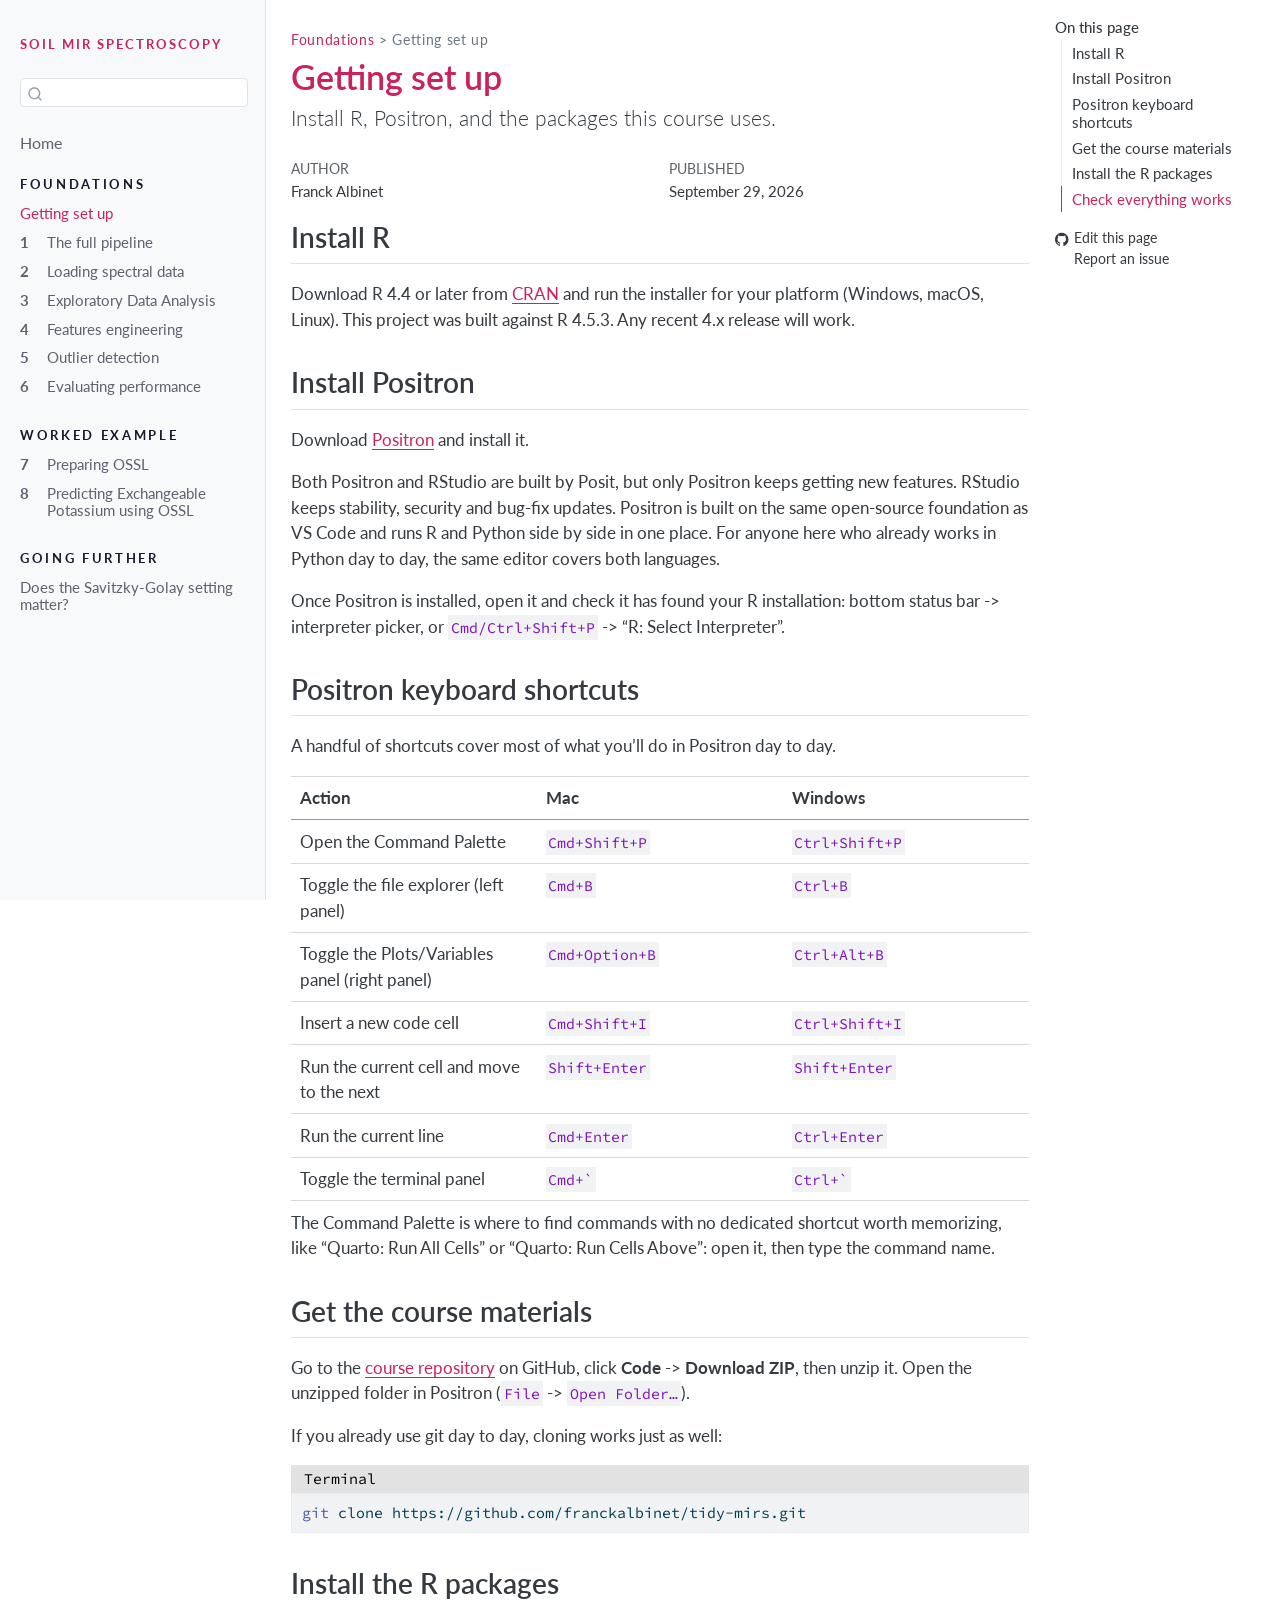
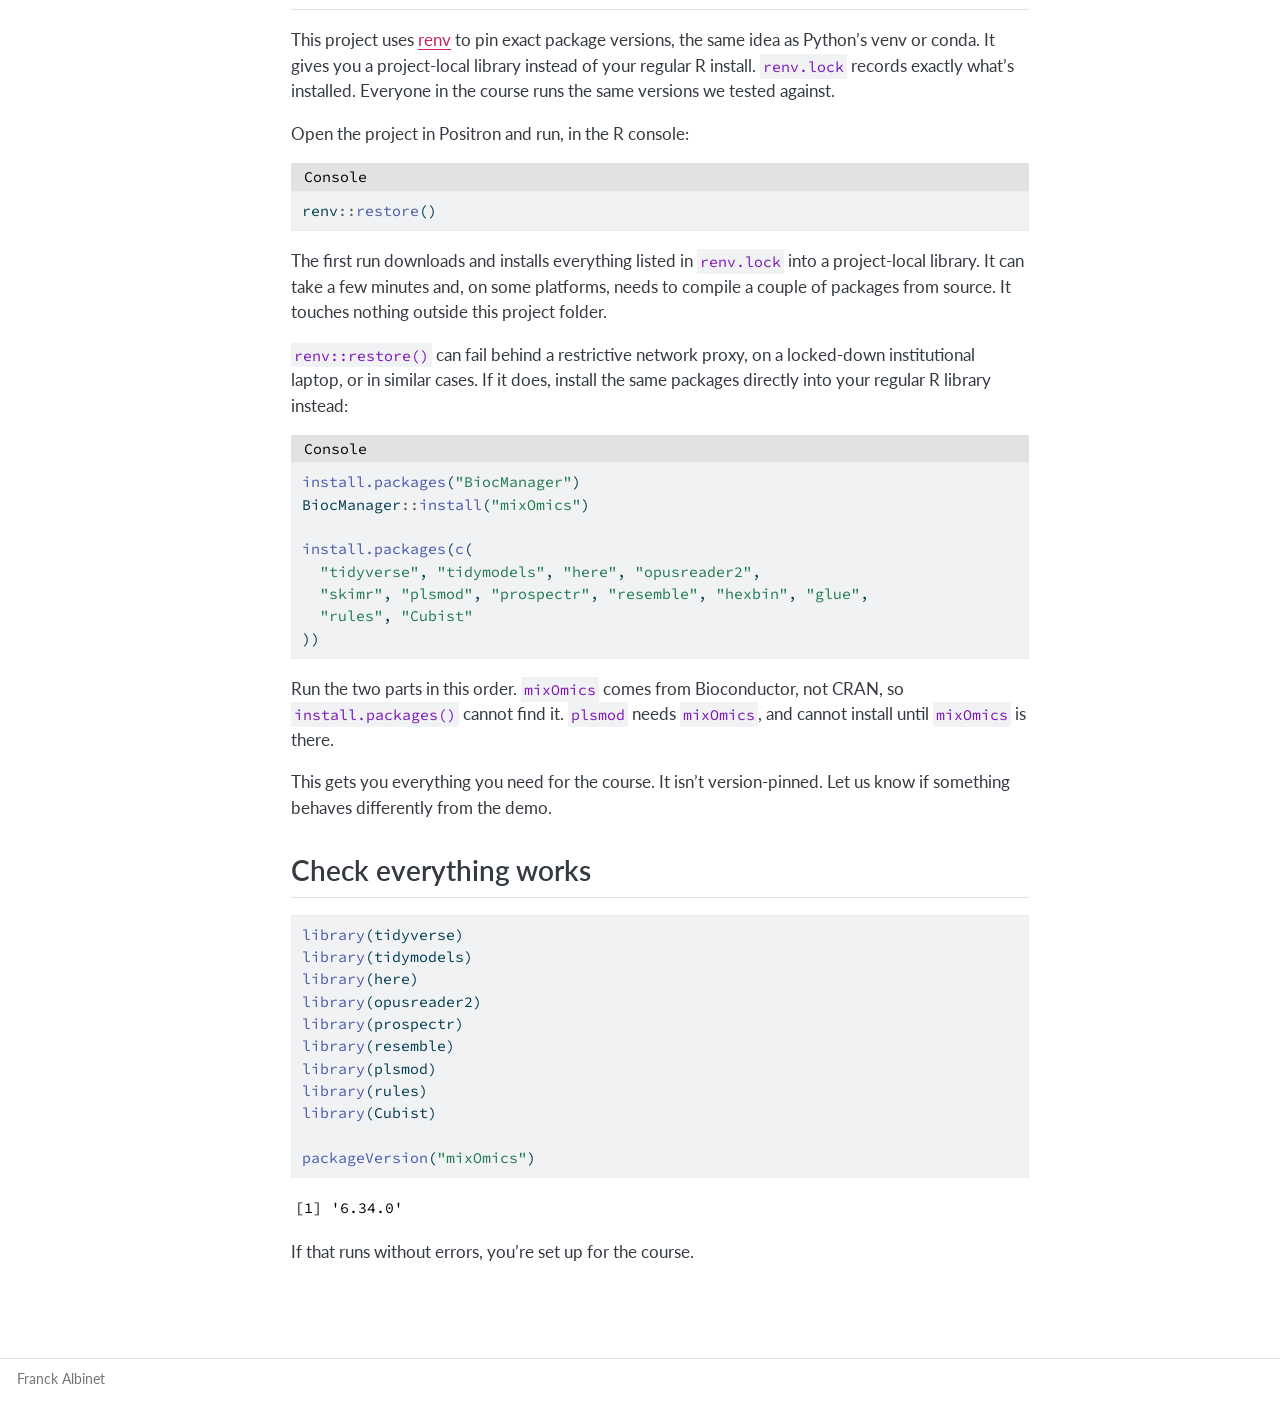
==== 0-getting-setup.html @ 2baff73b "Built site for gh-pages" ====
<!DOCTYPE html>
<html xmlns="http://www.w3.org/1999/xhtml" lang="en" xml:lang="en"><head>

<meta charset="utf-8">
<meta name="generator" content="quarto-1.9.37">

<meta name="viewport" content="width=device-width, initial-scale=1.0, user-scalable=yes">

<meta name="author" content="Franck Albinet">
<meta name="dcterms.date" content="2026-09-29">

<title>Getting set up – Soil mid-infrared spectroscopy with tidymodels</title>
<style>
/* Default styles provided by pandoc.
** See https://pandoc.org/MANUAL.html#variables-for-html for config info.
*/
code{white-space: pre-wrap;}
span.smallcaps{font-variant: small-caps;}
div.columns{display: flex; gap: min(4vw, 1.5em);}
div.column{flex: auto; overflow-x: auto;}
div.hanging-indent{margin-left: 1.5em; text-indent: -1.5em;}
ul.task-list{list-style: none;}
ul.task-list li input[type="checkbox"] {
  width: 0.8em;
  margin: 0 0.8em 0.2em -1em; /* quarto-specific, see https://github.com/quarto-dev/quarto-cli/issues/4556 */ 
  vertical-align: middle;
}
/* CSS for syntax highlighting */
html { -webkit-text-size-adjust: 100%; }
pre > code.sourceCode { white-space: pre; position: relative; }
pre > code.sourceCode > span { display: inline-block; line-height: 1.25; }
pre > code.sourceCode > span:empty { height: 1.2em; }
.sourceCode { overflow: visible; }
code.sourceCode > span { color: inherit; text-decoration: inherit; }
div.sourceCode { margin: 1em 0; }
pre.sourceCode { margin: 0; }
@media screen {
div.sourceCode { overflow: auto; }
}
@media print {
pre > code.sourceCode { white-space: pre-wrap; }
pre > code.sourceCode > span { text-indent: -5em; padding-left: 5em; }
}
pre.numberSource code
  { counter-reset: source-line 0; }
pre.numberSource code > span
  { position: relative; left: -4em; counter-increment: source-line; }
pre.numberSource code > span > a:first-child::before
  { content: counter(source-line);
    position: relative; left: -1em; text-align: right; vertical-align: baseline;
    border: none; display: inline-block;
    -webkit-touch-callout: none; -webkit-user-select: none;
    -khtml-user-select: none; -moz-user-select: none;
    -ms-user-select: none; user-select: none;
    padding: 0 4px; width: 4em;
  }
pre.numberSource { margin-left: 3em;  padding-left: 4px; }
div.sourceCode
  {   }
@media screen {
pre > code.sourceCode > span > a:first-child::before { text-decoration: underline; }
}
</style>


<script src="site_libs/quarto-nav/quarto-nav.js"></script>
<script src="site_libs/quarto-nav/headroom.min.js"></script>
<script src="site_libs/clipboard/clipboard.min.js"></script>
<script src="site_libs/quarto-search/autocomplete.umd.js"></script>
<script src="site_libs/quarto-search/fuse.min.js"></script>
<script src="site_libs/quarto-search/quarto-search.js"></script>
<meta name="quarto:offset" content="./">
<script src="site_libs/quarto-html/quarto.js" type="module"></script>
<script src="site_libs/quarto-html/tabsets/tabsets.js" type="module"></script>
<script src="site_libs/quarto-html/popper.min.js"></script>
<script src="site_libs/quarto-html/tippy.umd.min.js"></script>
<script src="site_libs/quarto-html/anchor.min.js"></script>
<link href="site_libs/quarto-html/tippy.css" rel="stylesheet">
<link href="site_libs/quarto-html/quarto-syntax-highlighting-a9c94084e156453ce75ecc8ff7b2041c.css" rel="stylesheet" id="quarto-text-highlighting-styles">
<script src="site_libs/bootstrap/bootstrap.min.js"></script>
<link href="site_libs/bootstrap/bootstrap-icons.css" rel="stylesheet">
<link href="site_libs/bootstrap/bootstrap-4c708733c4bd93f9cc044033404bda8f.min.css" rel="stylesheet" append-hash="true" id="quarto-bootstrap" data-mode="light">
<script id="quarto-search-options" type="application/json">{
  "location": "sidebar",
  "copy-button": false,
  "collapse-after": 3,
  "panel-placement": "start",
  "type": "textbox",
  "limit": 50,
  "keyboard-shortcut": [
    "f",
    "/",
    "s"
  ],
  "show-item-context": false,
  "language": {
    "search-no-results-text": "No results",
    "search-matching-documents-text": "matching documents",
    "search-copy-link-title": "Copy link to search",
    "search-hide-matches-text": "Hide additional matches",
    "search-more-match-text": "more match in this document",
    "search-more-matches-text": "more matches in this document",
    "search-clear-button-title": "Clear",
    "search-text-placeholder": "",
    "search-detached-cancel-button-title": "Cancel",
    "search-submit-button-title": "Submit",
    "search-label": "Search"
  }
}</script>
<link rel="preconnect" href="https://fonts.googleapis.com">
<link rel="preconnect" href="https://fonts.gstatic.com" crossorigin="">
<link href="https://fonts.googleapis.com/css2?family=Lato:ital,wght@0,300;0,400;0,700;0,900;1,400&amp;family=Source+Code+Pro&amp;display=swap" rel="stylesheet">


</head>

<body class="nav-sidebar docked quarto-light">

<div id="quarto-search-results"></div>
  <header id="quarto-header" class="headroom fixed-top">
  <nav class="quarto-secondary-nav">
    <div class="container-fluid d-flex">
      <button type="button" class="quarto-btn-toggle btn" data-bs-toggle="collapse" role="button" data-bs-target=".quarto-sidebar-collapse-item" aria-controls="quarto-sidebar" aria-expanded="false" aria-label="Toggle sidebar navigation" onclick="if (window.quartoToggleHeadroom) { window.quartoToggleHeadroom(); }">
        <i class="bi bi-layout-text-sidebar-reverse"></i>
      </button>
        <nav class="quarto-page-breadcrumbs" aria-label="breadcrumb"><ol class="breadcrumb"><li class="breadcrumb-item"><a href="./0-getting-setup.html">Foundations</a></li><li class="breadcrumb-item"><a href="./0-getting-setup.html">Getting set up</a></li></ol></nav>
        <a class="flex-grow-1" role="navigation" data-bs-toggle="collapse" data-bs-target=".quarto-sidebar-collapse-item" aria-controls="quarto-sidebar" aria-expanded="false" aria-label="Toggle sidebar navigation" onclick="if (window.quartoToggleHeadroom) { window.quartoToggleHeadroom(); }">      
        </a>
      <button type="button" class="btn quarto-search-button" aria-label="Search" onclick="window.quartoOpenSearch();">
        <i class="bi bi-search"></i>
      </button>
    </div>
  </nav>
</header>
<!-- content -->
<div id="quarto-content" class="quarto-container page-columns page-rows-contents page-layout-article">
<!-- sidebar -->
  <nav id="quarto-sidebar" class="sidebar collapse collapse-horizontal quarto-sidebar-collapse-item sidebar-navigation docked overflow-auto">
    <div class="pt-lg-2 mt-2 text-left sidebar-header">
    <div class="sidebar-title mb-0 py-0">
      <a href="./">SOIl MIR SPECTROSCOPY</a> 
    </div>
      </div>
        <div class="mt-2 flex-shrink-0 align-items-center">
        <div class="sidebar-search">
        <div id="quarto-search" class="" title="Search"></div>
        </div>
        </div>
    <div class="sidebar-menu-container"> 
    <ul class="list-unstyled mt-1">
        <li class="sidebar-item">
  <div class="sidebar-item-container"> 
  <a href="./index.html" class="sidebar-item-text sidebar-link">
 <span class="menu-text">Home</span></a>
  </div>
</li>
        <li class="sidebar-item sidebar-item-section">
      <div class="sidebar-item-container"> 
            <a class="sidebar-item-text sidebar-link text-start" data-bs-toggle="collapse" data-bs-target="#quarto-sidebar-section-1" role="navigation" aria-expanded="true">
 <span class="menu-text">Foundations</span></a>
          <a class="sidebar-item-toggle text-start" data-bs-toggle="collapse" data-bs-target="#quarto-sidebar-section-1" role="navigation" aria-expanded="true" aria-label="Toggle section">
            <i class="bi bi-chevron-right ms-2"></i>
          </a> 
      </div>
      <ul id="quarto-sidebar-section-1" class="collapse list-unstyled sidebar-section depth1 show">  
          <li class="sidebar-item">
  <div class="sidebar-item-container"> 
  <a href="./0-getting-setup.html" class="sidebar-item-text sidebar-link active">
 <span class="menu-text">Getting set up</span></a>
  </div>
</li>
          <li class="sidebar-item">
  <div class="sidebar-item-container"> 
  <a href="./1-full-pipeline.html" class="sidebar-item-text sidebar-link">
 <span class="menu-text">The full pipeline</span></a>
  </div>
</li>
          <li class="sidebar-item">
  <div class="sidebar-item-container"> 
  <a href="./2-loading-data.html" class="sidebar-item-text sidebar-link">
 <span class="menu-text">Loading spectral data</span></a>
  </div>
</li>
          <li class="sidebar-item">
  <div class="sidebar-item-container"> 
  <a href="./3-eda.html" class="sidebar-item-text sidebar-link">
 <span class="menu-text">Exploratory Data Analysis</span></a>
  </div>
</li>
          <li class="sidebar-item">
  <div class="sidebar-item-container"> 
  <a href="./4-feature-engineering.html" class="sidebar-item-text sidebar-link">
 <span class="menu-text">Features engineering</span></a>
  </div>
</li>
          <li class="sidebar-item">
  <div class="sidebar-item-container"> 
  <a href="./5-outlier-detection.html" class="sidebar-item-text sidebar-link">
 <span class="menu-text">Outlier detection</span></a>
  </div>
</li>
          <li class="sidebar-item">
  <div class="sidebar-item-container"> 
  <a href="./6-evaluating-performance.html" class="sidebar-item-text sidebar-link">
 <span class="menu-text">Evaluating performance</span></a>
  </div>
</li>
      </ul>
  </li>
        <li class="sidebar-item sidebar-item-section">
      <div class="sidebar-item-container"> 
            <a class="sidebar-item-text sidebar-link text-start" data-bs-toggle="collapse" data-bs-target="#quarto-sidebar-section-2" role="navigation" aria-expanded="true">
 <span class="menu-text">Worked example</span></a>
          <a class="sidebar-item-toggle text-start" data-bs-toggle="collapse" data-bs-target="#quarto-sidebar-section-2" role="navigation" aria-expanded="true" aria-label="Toggle section">
            <i class="bi bi-chevron-right ms-2"></i>
          </a> 
      </div>
      <ul id="quarto-sidebar-section-2" class="collapse list-unstyled sidebar-section depth1 show">  
          <li class="sidebar-item">
  <div class="sidebar-item-container"> 
  <a href="./7-preparing-ossl.html" class="sidebar-item-text sidebar-link">
 <span class="menu-text">Preparing OSSL</span></a>
  </div>
</li>
          <li class="sidebar-item">
  <div class="sidebar-item-container"> 
  <a href="./8-kex-ossl-pipeline.html" class="sidebar-item-text sidebar-link">
 <span class="menu-text">Predicting Exchangeable Potassium using OSSL</span></a>
  </div>
</li>
      </ul>
  </li>
        <li class="sidebar-item sidebar-item-section">
      <div class="sidebar-item-container"> 
            <a class="sidebar-item-text sidebar-link text-start" data-bs-toggle="collapse" data-bs-target="#quarto-sidebar-section-3" role="navigation" aria-expanded="true">
 <span class="menu-text">Going further</span></a>
          <a class="sidebar-item-toggle text-start" data-bs-toggle="collapse" data-bs-target="#quarto-sidebar-section-3" role="navigation" aria-expanded="true" aria-label="Toggle section">
            <i class="bi bi-chevron-right ms-2"></i>
          </a> 
      </div>
      <ul id="quarto-sidebar-section-3" class="collapse list-unstyled sidebar-section depth1 show">  
          <li class="sidebar-item">
  <div class="sidebar-item-container"> 
  <a href="./howto/tuning-savitzky-golay.html" class="sidebar-item-text sidebar-link">
 <span class="menu-text">Does the Savitzky-Golay setting matter?</span></a>
  </div>
</li>
      </ul>
  </li>
    </ul>
    </div>
</nav>
<div id="quarto-sidebar-glass" class="quarto-sidebar-collapse-item" data-bs-toggle="collapse" data-bs-target=".quarto-sidebar-collapse-item"></div>
<!-- margin-sidebar -->
    <div id="quarto-margin-sidebar" class="sidebar margin-sidebar">
        <nav id="TOC" role="doc-toc" class="toc-active">
    <h2 id="toc-title">On this page</h2>
   
  <ul>
  <li><a href="#install-r" id="toc-install-r" class="nav-link active" data-scroll-target="#install-r">Install R</a></li>
  <li><a href="#install-positron" id="toc-install-positron" class="nav-link" data-scroll-target="#install-positron">Install Positron</a></li>
  <li><a href="#positron-keyboard-shortcuts" id="toc-positron-keyboard-shortcuts" class="nav-link" data-scroll-target="#positron-keyboard-shortcuts">Positron keyboard shortcuts</a></li>
  <li><a href="#get-the-course-materials" id="toc-get-the-course-materials" class="nav-link" data-scroll-target="#get-the-course-materials">Get the course materials</a></li>
  <li><a href="#install-the-r-packages" id="toc-install-the-r-packages" class="nav-link" data-scroll-target="#install-the-r-packages">Install the R packages</a></li>
  <li><a href="#check-everything-works" id="toc-check-everything-works" class="nav-link" data-scroll-target="#check-everything-works">Check everything works</a></li>
  </ul>
<div class="toc-actions"><ul><li><a href="https://github.com/franckalbinet/tidy-mirs/edit/main/0-getting-setup.qmd" class="toc-action"><i class="bi bi-github"></i>Edit this page</a></li><li><a href="https://github.com/franckalbinet/tidy-mirs/issues/new" class="toc-action"><i class="bi empty"></i>Report an issue</a></li></ul></div></nav>
    </div>
<!-- main -->
<main class="content" id="quarto-document-content">

<header id="title-block-header" class="quarto-title-block default"><nav class="quarto-page-breadcrumbs quarto-title-breadcrumbs d-none d-lg-block" aria-label="breadcrumb"><ol class="breadcrumb"><li class="breadcrumb-item"><a href="./0-getting-setup.html">Foundations</a></li><li class="breadcrumb-item"><a href="./0-getting-setup.html">Getting set up</a></li></ol></nav>
<div class="quarto-title">
<h1 class="title">Getting set up</h1>
<p class="subtitle lead">Install R, Positron, and the packages this course uses.</p>
</div>



<div class="quarto-title-meta">

    <div>
    <div class="quarto-title-meta-heading">Author</div>
    <div class="quarto-title-meta-contents">
             <p>Franck Albinet </p>
          </div>
  </div>
    
    <div>
    <div class="quarto-title-meta-heading">Published</div>
    <div class="quarto-title-meta-contents">
      <p class="date">September 29, 2026</p>
    </div>
  </div>
  
    
  </div>
  


</header>


<section id="install-r" class="level2">
<h2 class="anchored" data-anchor-id="install-r">Install R</h2>
<p>Download R 4.4 or later from <a href="https://cloud.r-project.org">CRAN</a> and run the installer for your platform (Windows, macOS, Linux). This project was built against R 4.5.3. Any recent 4.x release will work.</p>
</section>
<section id="install-positron" class="level2">
<h2 class="anchored" data-anchor-id="install-positron">Install Positron</h2>
<p>Download <a href="https://positron.posit.co">Positron</a> and install it.</p>
<p>Both Positron and RStudio are built by Posit, but only Positron keeps getting new features. RStudio keeps stability, security and bug-fix updates. Positron is built on the same open-source foundation as VS Code and runs R and Python side by side in one place. For anyone here who already works in Python day to day, the same editor covers both languages.</p>
<p>Once Positron is installed, open it and check it has found your R installation: bottom status bar -&gt; interpreter picker, or <code>Cmd/Ctrl+Shift+P</code> -&gt; “R: Select Interpreter”.</p>
</section>
<section id="positron-keyboard-shortcuts" class="level2">
<h2 class="anchored" data-anchor-id="positron-keyboard-shortcuts">Positron keyboard shortcuts</h2>
<p>A handful of shortcuts cover most of what you’ll do in Positron day to day.</p>
<table class="caption-top table">
<colgroup>
<col style="width: 33%">
<col style="width: 33%">
<col style="width: 33%">
</colgroup>
<thead>
<tr class="header">
<th>Action</th>
<th>Mac</th>
<th>Windows</th>
</tr>
</thead>
<tbody>
<tr class="odd">
<td>Open the Command Palette</td>
<td><code>Cmd+Shift+P</code></td>
<td><code>Ctrl+Shift+P</code></td>
</tr>
<tr class="even">
<td>Toggle the file explorer (left panel)</td>
<td><code>Cmd+B</code></td>
<td><code>Ctrl+B</code></td>
</tr>
<tr class="odd">
<td>Toggle the Plots/Variables panel (right panel)</td>
<td><code>Cmd+Option+B</code></td>
<td><code>Ctrl+Alt+B</code></td>
</tr>
<tr class="even">
<td>Insert a new code cell</td>
<td><code>Cmd+Shift+I</code></td>
<td><code>Ctrl+Shift+I</code></td>
</tr>
<tr class="odd">
<td>Run the current cell and move to the next</td>
<td><code>Shift+Enter</code></td>
<td><code>Shift+Enter</code></td>
</tr>
<tr class="even">
<td>Run the current line</td>
<td><code>Cmd+Enter</code></td>
<td><code>Ctrl+Enter</code></td>
</tr>
<tr class="odd">
<td>Toggle the terminal panel</td>
<td><code>Cmd+`</code></td>
<td><code>Ctrl+`</code></td>
</tr>
</tbody>
</table>
<p>The Command Palette is where to find commands with no dedicated shortcut worth memorizing, like “Quarto: Run All Cells” or “Quarto: Run Cells Above”: open it, then type the command name.</p>
</section>
<section id="get-the-course-materials" class="level2">
<h2 class="anchored" data-anchor-id="get-the-course-materials">Get the course materials</h2>
<p>Go to the <a href="https://github.com/franckalbinet/tidy-mirs">course repository</a> on GitHub, click <strong>Code</strong> -&gt; <strong>Download ZIP</strong>, then unzip it. Open the unzipped folder in Positron (<code>File</code> -&gt; <code>Open Folder…</code>).</p>
<p>If you already use git day to day, cloning works just as well:</p>
<div class="code-with-filename">
<div class="code-with-filename-file">
<pre><strong>Terminal</strong></pre>
</div>
<div class="code-copy-outer-scaffold"><div class="sourceCode" id="cb1" data-filename="Terminal"><pre class="sourceCode bash code-with-copy"><code class="sourceCode bash"><span id="cb1-1"><a href="#cb1-1" aria-hidden="true" tabindex="-1"></a><span class="fu">git</span> clone https://github.com/franckalbinet/tidy-mirs.git</span></code></pre></div><button title="Copy to Clipboard" class="code-copy-button"><i class="bi"></i></button></div>
</div>
</section>
<section id="install-the-r-packages" class="level2">
<h2 class="anchored" data-anchor-id="install-the-r-packages">Install the R packages</h2>
<p>This project uses <a href="https://rstudio.github.io/renv/">renv</a> to pin exact package versions, the same idea as Python’s venv or conda. It gives you a project-local library instead of your regular R install. <code>renv.lock</code> records exactly what’s installed. Everyone in the course runs the same versions we tested against.</p>
<p>Open the project in Positron and run, in the R console:</p>
<div class="code-with-filename">
<div class="code-with-filename-file">
<pre><strong>Console</strong></pre>
</div>
<div class="code-copy-outer-scaffold"><div class="sourceCode" id="cb2" data-filename="Console"><pre class="sourceCode r code-with-copy"><code class="sourceCode r"><span id="cb2-1"><a href="#cb2-1" aria-hidden="true" tabindex="-1"></a>renv<span class="sc">::</span><span class="fu">restore</span>()</span></code></pre></div><button title="Copy to Clipboard" class="code-copy-button"><i class="bi"></i></button></div>
</div>
<p>The first run downloads and installs everything listed in <code>renv.lock</code> into a project-local library. It can take a few minutes and, on some platforms, needs to compile a couple of packages from source. It touches nothing outside this project folder.</p>
<p><code>renv::restore()</code> can fail behind a restrictive network proxy, on a locked-down institutional laptop, or in similar cases. If it does, install the same packages directly into your regular R library instead:</p>
<div class="code-with-filename">
<div class="code-with-filename-file">
<pre><strong>Console</strong></pre>
</div>
<div class="code-copy-outer-scaffold"><div class="sourceCode" id="cb3" data-filename="Console"><pre class="sourceCode r code-with-copy"><code class="sourceCode r"><span id="cb3-1"><a href="#cb3-1" aria-hidden="true" tabindex="-1"></a><span class="fu">install.packages</span>(<span class="st">"BiocManager"</span>)</span>
<span id="cb3-2"><a href="#cb3-2" aria-hidden="true" tabindex="-1"></a>BiocManager<span class="sc">::</span><span class="fu">install</span>(<span class="st">"mixOmics"</span>)</span>
<span id="cb3-3"><a href="#cb3-3" aria-hidden="true" tabindex="-1"></a></span>
<span id="cb3-4"><a href="#cb3-4" aria-hidden="true" tabindex="-1"></a><span class="fu">install.packages</span>(<span class="fu">c</span>(</span>
<span id="cb3-5"><a href="#cb3-5" aria-hidden="true" tabindex="-1"></a>  <span class="st">"tidyverse"</span>, <span class="st">"tidymodels"</span>, <span class="st">"here"</span>, <span class="st">"opusreader2"</span>,</span>
<span id="cb3-6"><a href="#cb3-6" aria-hidden="true" tabindex="-1"></a>  <span class="st">"skimr"</span>, <span class="st">"plsmod"</span>, <span class="st">"prospectr"</span>, <span class="st">"resemble"</span>, <span class="st">"hexbin"</span>, <span class="st">"glue"</span>,</span>
<span id="cb3-7"><a href="#cb3-7" aria-hidden="true" tabindex="-1"></a>  <span class="st">"rules"</span>, <span class="st">"Cubist"</span></span>
<span id="cb3-8"><a href="#cb3-8" aria-hidden="true" tabindex="-1"></a>))</span></code></pre></div><button title="Copy to Clipboard" class="code-copy-button"><i class="bi"></i></button></div>
</div>
<p>Run the two parts in this order. <code>mixOmics</code> comes from Bioconductor, not CRAN, so <code>install.packages()</code> cannot find it. <code>plsmod</code> needs <code>mixOmics</code>, and cannot install until <code>mixOmics</code> is there.</p>
<p>This gets you everything you need for the course. It isn’t version-pinned. Let us know if something behaves differently from the demo.</p>
</section>
<section id="check-everything-works" class="level2">
<h2 class="anchored" data-anchor-id="check-everything-works">Check everything works</h2>
<div class="cell" data-layout-align="center">
<div class="code-copy-outer-scaffold"><div class="sourceCode cell-code" id="cb4"><pre class="sourceCode r code-with-copy"><code class="sourceCode r"><span id="cb4-1"><a href="#cb4-1" aria-hidden="true" tabindex="-1"></a><span class="fu">library</span>(tidyverse)</span>
<span id="cb4-2"><a href="#cb4-2" aria-hidden="true" tabindex="-1"></a><span class="fu">library</span>(tidymodels)</span>
<span id="cb4-3"><a href="#cb4-3" aria-hidden="true" tabindex="-1"></a><span class="fu">library</span>(here)</span>
<span id="cb4-4"><a href="#cb4-4" aria-hidden="true" tabindex="-1"></a><span class="fu">library</span>(opusreader2)</span>
<span id="cb4-5"><a href="#cb4-5" aria-hidden="true" tabindex="-1"></a><span class="fu">library</span>(prospectr)</span>
<span id="cb4-6"><a href="#cb4-6" aria-hidden="true" tabindex="-1"></a><span class="fu">library</span>(resemble)</span>
<span id="cb4-7"><a href="#cb4-7" aria-hidden="true" tabindex="-1"></a><span class="fu">library</span>(plsmod)</span>
<span id="cb4-8"><a href="#cb4-8" aria-hidden="true" tabindex="-1"></a><span class="fu">library</span>(rules)</span>
<span id="cb4-9"><a href="#cb4-9" aria-hidden="true" tabindex="-1"></a><span class="fu">library</span>(Cubist)</span>
<span id="cb4-10"><a href="#cb4-10" aria-hidden="true" tabindex="-1"></a></span>
<span id="cb4-11"><a href="#cb4-11" aria-hidden="true" tabindex="-1"></a><span class="fu">packageVersion</span>(<span class="st">"mixOmics"</span>)</span></code></pre></div><button title="Copy to Clipboard" class="code-copy-button"><i class="bi"></i></button></div>
<div class="cell-output cell-output-stdout">
<pre><code>[1] '6.34.0'</code></pre>
</div>
</div>
<p>If that runs without errors, you’re set up for the course.</p>


</section>

</main> <!-- /main -->
<script id="quarto-html-after-body" type="application/javascript">
  window.document.addEventListener("DOMContentLoaded", function (event) {
    const icon = "";
    const anchorJS = new window.AnchorJS();
    anchorJS.options = {
      placement: 'right',
      icon: icon
    };
    anchorJS.add('.anchored');
    const isCodeAnnotation = (el) => {
      for (const clz of el.classList) {
        if (clz.startsWith('code-annotation-')) {                     
          return true;
        }
      }
      return false;
    }
    const onCopySuccess = function(e) {
      // button target
      const button = e.trigger;
      // don't keep focus
      button.blur();
      // flash "checked"
      button.classList.add('code-copy-button-checked');
      var currentTitle = button.getAttribute("title");
      button.setAttribute("title", "Copied!");
      let tooltip;
      if (window.bootstrap) {
        button.setAttribute("data-bs-toggle", "tooltip");
        button.setAttribute("data-bs-placement", "left");
        button.setAttribute("data-bs-title", "Copied!");
        tooltip = new bootstrap.Tooltip(button, 
          { trigger: "manual", 
            customClass: "code-copy-button-tooltip",
            offset: [0, -8]});
        tooltip.show();    
      }
      setTimeout(function() {
        if (tooltip) {
          tooltip.hide();
          button.removeAttribute("data-bs-title");
          button.removeAttribute("data-bs-toggle");
          button.removeAttribute("data-bs-placement");
        }
        button.setAttribute("title", currentTitle);
        button.classList.remove('code-copy-button-checked');
      }, 1000);
      // clear code selection
      e.clearSelection();
    }
    const getTextToCopy = function(trigger) {
      const outerScaffold = trigger.parentElement.cloneNode(true);
      const codeEl = outerScaffold.querySelector('code');
      for (const childEl of codeEl.children) {
        if (isCodeAnnotation(childEl)) {
          childEl.remove();
        }
      }
      return codeEl.innerText;
    }
    const clipboard = new window.ClipboardJS('.code-copy-button:not([data-in-quarto-modal])', {
      text: getTextToCopy
    });
    clipboard.on('success', onCopySuccess);
    if (window.document.getElementById('quarto-embedded-source-code-modal')) {
      const clipboardModal = new window.ClipboardJS('.code-copy-button[data-in-quarto-modal]', {
        text: getTextToCopy,
        container: window.document.getElementById('quarto-embedded-source-code-modal')
      });
      clipboardModal.on('success', onCopySuccess);
    }
      var localhostRegex = new RegExp(/^(?:http|https):\/\/localhost\:?[0-9]*\//);
      var mailtoRegex = new RegExp(/^mailto:/);
        var filterRegex = new RegExp("https:\/\/franckalbinet\.github\.io\/tidy-mirs\/");
      var isInternal = (href) => {
          return filterRegex.test(href) || localhostRegex.test(href) || mailtoRegex.test(href);
      }
      // Inspect non-navigation links and adorn them if external
     var links = window.document.querySelectorAll('a[href]:not(.nav-link):not(.navbar-brand):not(.toc-action):not(.sidebar-link):not(.sidebar-item-toggle):not(.pagination-link):not(.no-external):not([aria-hidden]):not(.dropdown-item):not(.quarto-navigation-tool):not(.about-link)');
      for (var i=0; i<links.length; i++) {
        const link = links[i];
        if (!isInternal(link.href)) {
          // undo the damage that might have been done by quarto-nav.js in the case of
          // links that we want to consider external
          if (link.dataset.originalHref !== undefined) {
            link.href = link.dataset.originalHref;
          }
        }
      }
    function tippyHover(el, contentFn, onTriggerFn, onUntriggerFn) {
      const config = {
        allowHTML: true,
        maxWidth: 500,
        delay: 100,
        arrow: false,
        appendTo: function(el) {
            return el.parentElement;
        },
        interactive: true,
        interactiveBorder: 10,
        theme: 'quarto',
        placement: 'bottom-start',
      };
      if (contentFn) {
        config.content = contentFn;
      }
      if (onTriggerFn) {
        config.onTrigger = onTriggerFn;
      }
      if (onUntriggerFn) {
        config.onUntrigger = onUntriggerFn;
      }
      window.tippy(el, config); 
    }
    const noterefs = window.document.querySelectorAll('a[role="doc-noteref"]');
    for (var i=0; i<noterefs.length; i++) {
      const ref = noterefs[i];
      tippyHover(ref, function() {
        // use id or data attribute instead here
        let href = ref.getAttribute('data-footnote-href') || ref.getAttribute('href');
        try { href = new URL(href).hash; } catch {}
        const id = href.replace(/^#\/?/, "");
        const note = window.document.getElementById(id);
        if (note) {
          return note.innerHTML;
        } else {
          return "";
        }
      });
    }
    const xrefs = window.document.querySelectorAll('a.quarto-xref');
    const processXRef = (id, note) => {
      // Strip column container classes
      const stripColumnClz = (el) => {
        el.classList.remove("page-full", "page-columns");
        if (el.children) {
          for (const child of el.children) {
            stripColumnClz(child);
          }
        }
      }
      stripColumnClz(note)
      if (id === null || id.startsWith('sec-')) {
        // Special case sections, only their first couple elements
        const container = document.createElement("div");
        if (note.children && note.children.length > 2) {
          container.appendChild(note.children[0].cloneNode(true));
          for (let i = 1; i < note.children.length; i++) {
            const child = note.children[i];
            if (child.tagName === "P" && child.innerText === "") {
              continue;
            } else {
              container.appendChild(child.cloneNode(true));
              break;
            }
          }
          if (window.Quarto?.typesetMath) {
            window.Quarto.typesetMath(container);
          }
          return container.innerHTML
        } else {
          if (window.Quarto?.typesetMath) {
            window.Quarto.typesetMath(note);
          }
          return note.innerHTML;
        }
      } else {
        // Remove any anchor links if they are present
        const anchorLink = note.querySelector('a.anchorjs-link');
        if (anchorLink) {
          anchorLink.remove();
        }
        if (window.Quarto?.typesetMath) {
          window.Quarto.typesetMath(note);
        }
        if (note.classList.contains("callout")) {
          return note.outerHTML;
        } else {
          return note.innerHTML;
        }
      }
    }
    for (var i=0; i<xrefs.length; i++) {
      const xref = xrefs[i];
      tippyHover(xref, undefined, function(instance) {
        instance.disable();
        let url = xref.getAttribute('href');
        let hash = undefined; 
        if (url.startsWith('#')) {
          hash = url;
        } else {
          try { hash = new URL(url).hash; } catch {}
        }
        if (hash) {
          const id = hash.replace(/^#\/?/, "");
          const note = window.document.getElementById(id);
          if (note !== null) {
            try {
              const html = processXRef(id, note.cloneNode(true));
              instance.setContent(html);
            } finally {
              instance.enable();
              instance.show();
            }
          } else {
            // See if we can fetch this
            fetch(url.split('#')[0])
            .then(res => res.text())
            .then(html => {
              const parser = new DOMParser();
              const htmlDoc = parser.parseFromString(html, "text/html");
              const note = htmlDoc.getElementById(id);
              if (note !== null) {
                const html = processXRef(id, note);
                instance.setContent(html);
              } 
            }).finally(() => {
              instance.enable();
              instance.show();
            });
          }
        } else {
          // See if we can fetch a full url (with no hash to target)
          // This is a special case and we should probably do some content thinning / targeting
          fetch(url)
          .then(res => res.text())
          .then(html => {
            const parser = new DOMParser();
            const htmlDoc = parser.parseFromString(html, "text/html");
            const note = htmlDoc.querySelector('main.content');
            if (note !== null) {
              // This should only happen for chapter cross references
              // (since there is no id in the URL)
              // remove the first header
              if (note.children.length > 0 && note.children[0].tagName === "HEADER") {
                note.children[0].remove();
              }
              const html = processXRef(null, note);
              instance.setContent(html);
            } 
          }).finally(() => {
            instance.enable();
            instance.show();
          });
        }
      }, function(instance) {
      });
    }
        let selectedAnnoteEl;
        const selectorForAnnotation = ( cell, annotation) => {
          let cellAttr = 'data-code-cell="' + cell + '"';
          let lineAttr = 'data-code-annotation="' +  annotation + '"';
          const selector = 'span[' + cellAttr + '][' + lineAttr + ']';
          return selector;
        }
        const selectCodeLines = (annoteEl) => {
          const doc = window.document;
          const targetCell = annoteEl.getAttribute("data-target-cell");
          const targetAnnotation = annoteEl.getAttribute("data-target-annotation");
          const annoteSpan = window.document.querySelector(selectorForAnnotation(targetCell, targetAnnotation));
          const lines = annoteSpan.getAttribute("data-code-lines").split(",");
          const lineIds = lines.map((line) => {
            return targetCell + "-" + line;
          })
          let top = null;
          let height = null;
          let parent = null;
          if (lineIds.length > 0) {
              //compute the position of the single el (top and bottom and make a div)
              const el = window.document.getElementById(lineIds[0]);
              top = el.offsetTop;
              height = el.offsetHeight;
              parent = el.parentElement.parentElement;
            if (lineIds.length > 1) {
              const lastEl = window.document.getElementById(lineIds[lineIds.length - 1]);
              const bottom = lastEl.offsetTop + lastEl.offsetHeight;
              height = bottom - top;
            }
            if (top !== null && height !== null && parent !== null) {
              // cook up a div (if necessary) and position it 
              let div = window.document.getElementById("code-annotation-line-highlight");
              if (div === null) {
                div = window.document.createElement("div");
                div.setAttribute("id", "code-annotation-line-highlight");
                div.style.position = 'absolute';
                parent.appendChild(div);
              }
              div.style.top = top - 2 + "px";
              div.style.height = height + 4 + "px";
              div.style.left = 0;
              let gutterDiv = window.document.getElementById("code-annotation-line-highlight-gutter");
              if (gutterDiv === null) {
                gutterDiv = window.document.createElement("div");
                gutterDiv.setAttribute("id", "code-annotation-line-highlight-gutter");
                gutterDiv.style.position = 'absolute';
                const codeCell = window.document.getElementById(targetCell);
                const gutter = codeCell.querySelector('.code-annotation-gutter');
                gutter.appendChild(gutterDiv);
              }
              gutterDiv.style.top = top - 2 + "px";
              gutterDiv.style.height = height + 4 + "px";
            }
            selectedAnnoteEl = annoteEl;
          }
        };
        const unselectCodeLines = () => {
          const elementsIds = ["code-annotation-line-highlight", "code-annotation-line-highlight-gutter"];
          elementsIds.forEach((elId) => {
            const div = window.document.getElementById(elId);
            if (div) {
              div.remove();
            }
          });
          selectedAnnoteEl = undefined;
        };
          // Handle positioning of the toggle
      window.addEventListener(
        "resize",
        throttle(() => {
          elRect = undefined;
          if (selectedAnnoteEl) {
            selectCodeLines(selectedAnnoteEl);
          }
        }, 10)
      );
      function throttle(fn, ms) {
      let throttle = false;
      let timer;
        return (...args) => {
          if(!throttle) { // first call gets through
              fn.apply(this, args);
              throttle = true;
          } else { // all the others get throttled
              if(timer) clearTimeout(timer); // cancel #2
              timer = setTimeout(() => {
                fn.apply(this, args);
                timer = throttle = false;
              }, ms);
          }
        };
      }
        // Attach click handler to the DT
        const annoteDls = window.document.querySelectorAll('dt[data-target-cell]');
        for (const annoteDlNode of annoteDls) {
          annoteDlNode.addEventListener('click', (event) => {
            const clickedEl = event.target;
            if (clickedEl !== selectedAnnoteEl) {
              unselectCodeLines();
              const activeEl = window.document.querySelector('dt[data-target-cell].code-annotation-active');
              if (activeEl) {
                activeEl.classList.remove('code-annotation-active');
              }
              selectCodeLines(clickedEl);
              clickedEl.classList.add('code-annotation-active');
            } else {
              // Unselect the line
              unselectCodeLines();
              clickedEl.classList.remove('code-annotation-active');
            }
          });
        }
    const findCites = (el) => {
      const parentEl = el.parentElement;
      if (parentEl) {
        const cites = parentEl.dataset.cites;
        if (cites) {
          return {
            el,
            cites: cites.split(' ')
          };
        } else {
          return findCites(el.parentElement)
        }
      } else {
        return undefined;
      }
    };
    var bibliorefs = window.document.querySelectorAll('a[role="doc-biblioref"]');
    for (var i=0; i<bibliorefs.length; i++) {
      const ref = bibliorefs[i];
      const citeInfo = findCites(ref);
      if (citeInfo) {
        tippyHover(citeInfo.el, function() {
          var popup = window.document.createElement('div');
          citeInfo.cites.forEach(function(cite) {
            var citeDiv = window.document.createElement('div');
            citeDiv.classList.add('hanging-indent');
            citeDiv.classList.add('csl-entry');
            var biblioDiv = window.document.getElementById('ref-' + cite);
            if (biblioDiv) {
              citeDiv.innerHTML = biblioDiv.innerHTML;
            }
            popup.appendChild(citeDiv);
          });
          return popup.innerHTML;
        });
      }
    }
  });
  </script>
</div> <!-- /content -->
<footer class="footer">
  <div class="nav-footer">
    <div class="nav-footer-left">
<p>Franck Albinet</p>
</div>   
    <div class="nav-footer-center">
      &nbsp;
    <div class="toc-actions d-sm-block d-md-none"><ul><li><a href="https://github.com/franckalbinet/tidy-mirs/edit/main/0-getting-setup.qmd" class="toc-action"><i class="bi bi-github"></i>Edit this page</a></li><li><a href="https://github.com/franckalbinet/tidy-mirs/issues/new" class="toc-action"><i class="bi empty"></i>Report an issue</a></li></ul></div></div>
    <div class="nav-footer-right">
      &nbsp;
    </div>
  </div>
</footer>




</body></html>
---- site_libs/quarto-html/tippy.css ----
.tippy-box[data-animation=fade][data-state=hidden]{opacity:0}[data-tippy-root]{max-width:calc(100vw - 10px)}.tippy-box{position:relative;background-color:#333;color:#fff;border-radius:4px;font-size:14px;line-height:1.4;white-space:normal;outline:0;transition-property:transform,visibility,opacity}.tippy-box[data-placement^=top]>.tippy-arrow{bottom:0}.tippy-box[data-placement^=top]>.tippy-arrow:before{bottom:-7px;left:0;border-width:8px 8px 0;border-top-color:initial;transform-origin:center top}.tippy-box[data-placement^=bottom]>.tippy-arrow{top:0}.tippy-box[data-placement^=bottom]>.tippy-arrow:before{top:-7px;left:0;border-width:0 8px 8px;border-bottom-color:initial;transform-origin:center bottom}.tippy-box[data-placement^=left]>.tippy-arrow{right:0}.tippy-box[data-placement^=left]>.tippy-arrow:before{border-width:8px 0 8px 8px;border-left-color:initial;right:-7px;transform-origin:center left}.tippy-box[data-placement^=right]>.tippy-arrow{left:0}.tippy-box[data-placement^=right]>.tippy-arrow:before{left:-7px;border-width:8px 8px 8px 0;border-right-color:initial;transform-origin:center right}.tippy-box[data-inertia][data-state=visible]{transition-timing-function:cubic-bezier(.54,1.5,.38,1.11)}.tippy-arrow{width:16px;height:16px;color:#333}.tippy-arrow:before{content:"";position:absolute;border-color:transparent;border-style:solid}.tippy-content{position:relative;padding:5px 9px;z-index:1}
---- site_libs/quarto-html/quarto-syntax-highlighting-a9c94084e156453ce75ecc8ff7b2041c.css ----
/* quarto syntax highlight colors */
:root {
  --quarto-hl-ot-color: #003B4F;
  --quarto-hl-at-color: #657422;
  --quarto-hl-ss-color: #20794D;
  --quarto-hl-an-color: #5E5E5E;
  --quarto-hl-fu-color: #4758AB;
  --quarto-hl-st-color: #20794D;
  --quarto-hl-cf-color: #003B4F;
  --quarto-hl-op-color: #5E5E5E;
  --quarto-hl-er-color: #AD0000;
  --quarto-hl-bn-color: #AD0000;
  --quarto-hl-al-color: #AD0000;
  --quarto-hl-va-color: #111111;
  --quarto-hl-bu-color: inherit;
  --quarto-hl-ex-color: inherit;
  --quarto-hl-pp-color: #AD0000;
  --quarto-hl-in-color: #5E5E5E;
  --quarto-hl-vs-color: #20794D;
  --quarto-hl-wa-color: #5E5E5E;
  --quarto-hl-do-color: #5E5E5E;
  --quarto-hl-im-color: #00769E;
  --quarto-hl-ch-color: #20794D;
  --quarto-hl-dt-color: #AD0000;
  --quarto-hl-fl-color: #AD0000;
  --quarto-hl-co-color: #5E5E5E;
  --quarto-hl-cv-color: #5E5E5E;
  --quarto-hl-cn-color: #8f5902;
  --quarto-hl-sc-color: #5E5E5E;
  --quarto-hl-dv-color: #AD0000;
  --quarto-hl-kw-color: #003B4F;
}

/* other quarto variables */
:root {
  --quarto-font-monospace: "Source Code Pro", monospace;
}

/* syntax highlight based on Pandoc's rules */
pre > code.sourceCode > span {
  color: #003B4F;
}

code.sourceCode > span {
  color: #003B4F;
}

div.sourceCode,
div.sourceCode pre.sourceCode {
  color: #003B4F;
}

/* Normal */
code span {
  color: #003B4F;
}

/* Alert */
code span.al {
  color: #AD0000;
  font-style: inherit;
}

/* Annotation */
code span.an {
  color: #5E5E5E;
  font-style: inherit;
}

/* Attribute */
code span.at {
  color: #657422;
  font-style: inherit;
}

/* BaseN */
code span.bn {
  color: #AD0000;
  font-style: inherit;
}

/* BuiltIn */
code span.bu {
  font-style: inherit;
}

/* ControlFlow */
code span.cf {
  color: #003B4F;
  font-weight: bold;
  font-style: inherit;
}

/* Char */
code span.ch {
  color: #20794D;
  font-style: inherit;
}

/* Constant */
code span.cn {
  color: #8f5902;
  font-style: inherit;
}

/* Comment */
code span.co {
  color: #5E5E5E;
  font-style: inherit;
}

/* CommentVar */
code span.cv {
  color: #5E5E5E;
  font-style: italic;
}

/* Documentation */
code span.do {
  color: #5E5E5E;
  font-style: italic;
}

/* DataType */
code span.dt {
  color: #AD0000;
  font-style: inherit;
}

/* DecVal */
code span.dv {
  color: #AD0000;
  font-style: inherit;
}

/* Error */
code span.er {
  color: #AD0000;
  font-style: inherit;
}

/* Extension */
code span.ex {
  font-style: inherit;
}

/* Float */
code span.fl {
  color: #AD0000;
  font-style: inherit;
}

/* Function */
code span.fu {
  color: #4758AB;
  font-style: inherit;
}

/* Import */
code span.im {
  color: #00769E;
  font-style: inherit;
}

/* Information */
code span.in {
  color: #5E5E5E;
  font-style: inherit;
}

/* Keyword */
code span.kw {
  color: #003B4F;
  font-weight: bold;
  font-style: inherit;
}

/* Operator */
code span.op {
  color: #5E5E5E;
  font-style: inherit;
}

/* Other */
code span.ot {
  color: #003B4F;
  font-style: inherit;
}

/* Preprocessor */
code span.pp {
  color: #AD0000;
  font-style: inherit;
}

/* SpecialChar */
code span.sc {
  color: #5E5E5E;
  font-style: inherit;
}

/* SpecialString */
code span.ss {
  color: #20794D;
  font-style: inherit;
}

/* String */
code span.st {
  color: #20794D;
  font-style: inherit;
}

/* Variable */
code span.va {
  color: #111111;
  font-style: inherit;
}

/* VerbatimString */
code span.vs {
  color: #20794D;
  font-style: inherit;
}

/* Warning */
code span.wa {
  color: #5E5E5E;
  font-style: italic;
}

.prevent-inlining {
  content: "</";
}

/*# sourceMappingURL=ad27052c1b7979d94bc9fc16dbd58621.css.map */
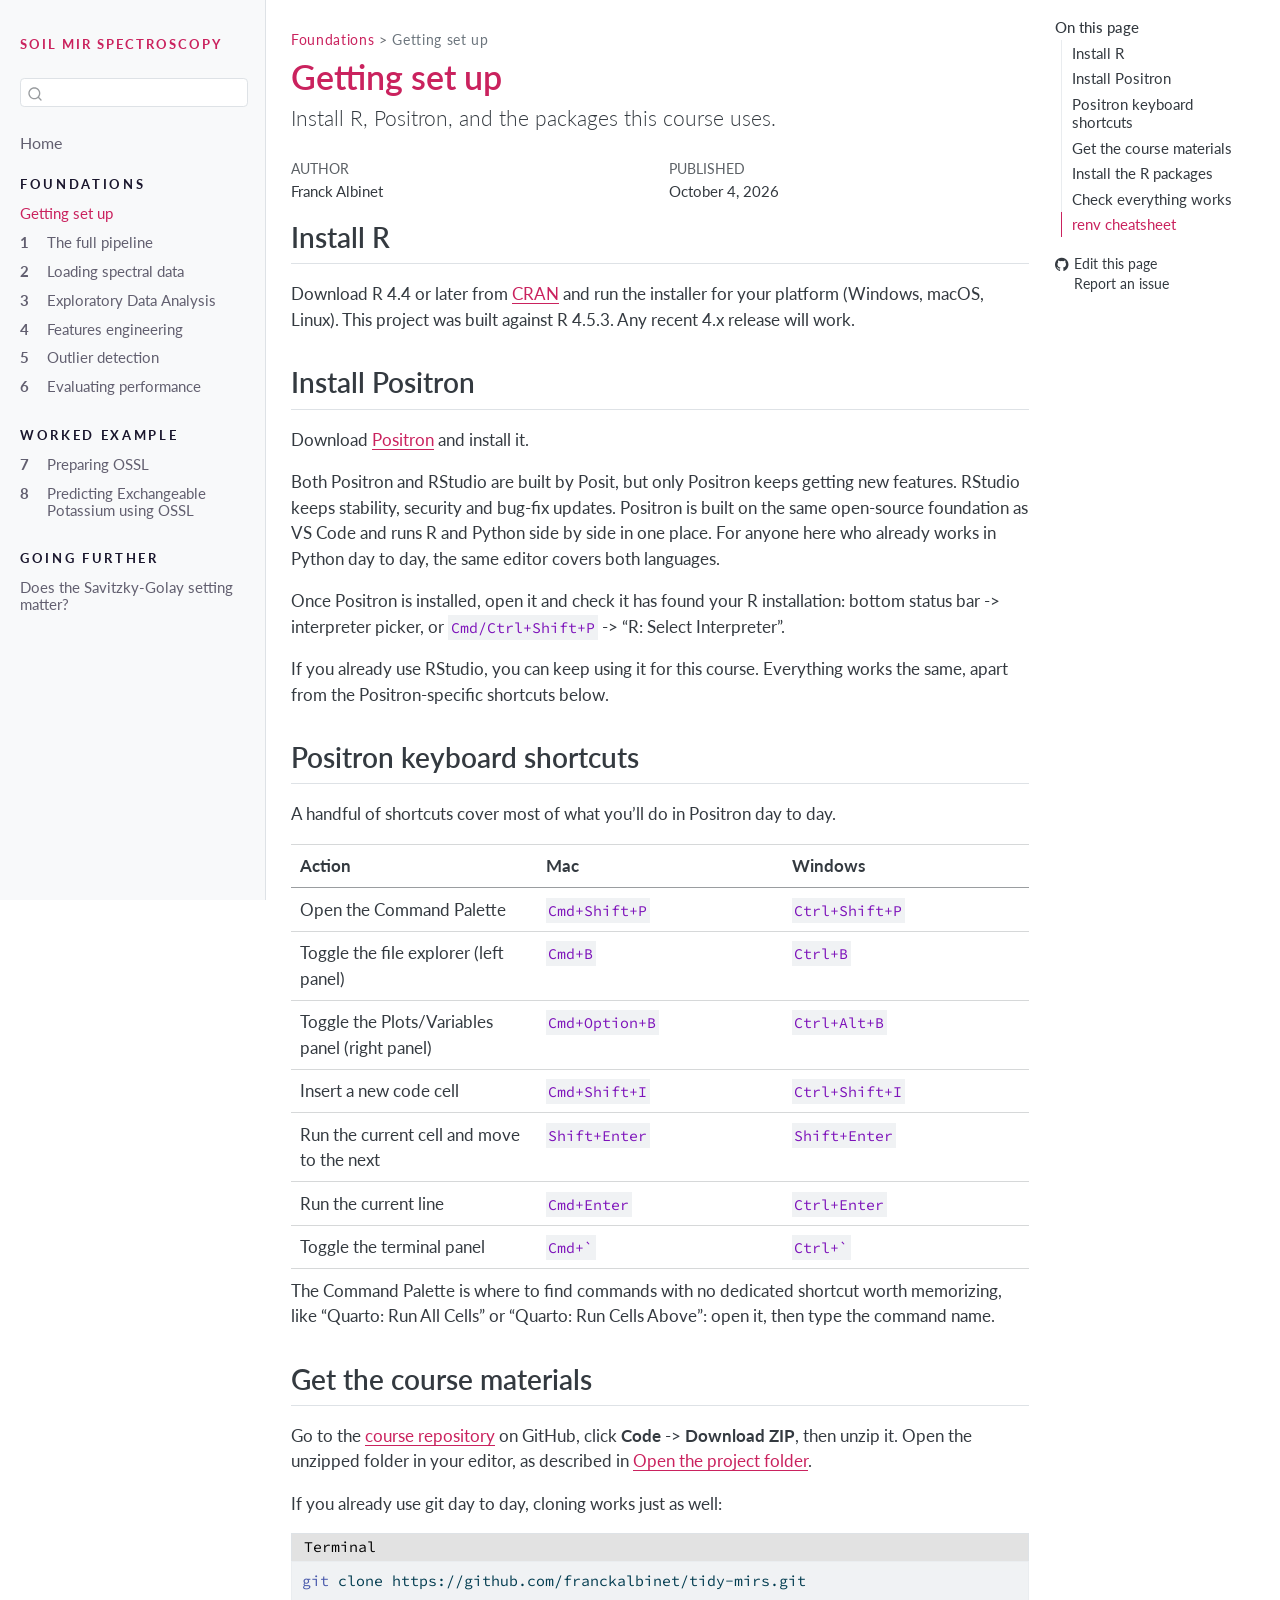
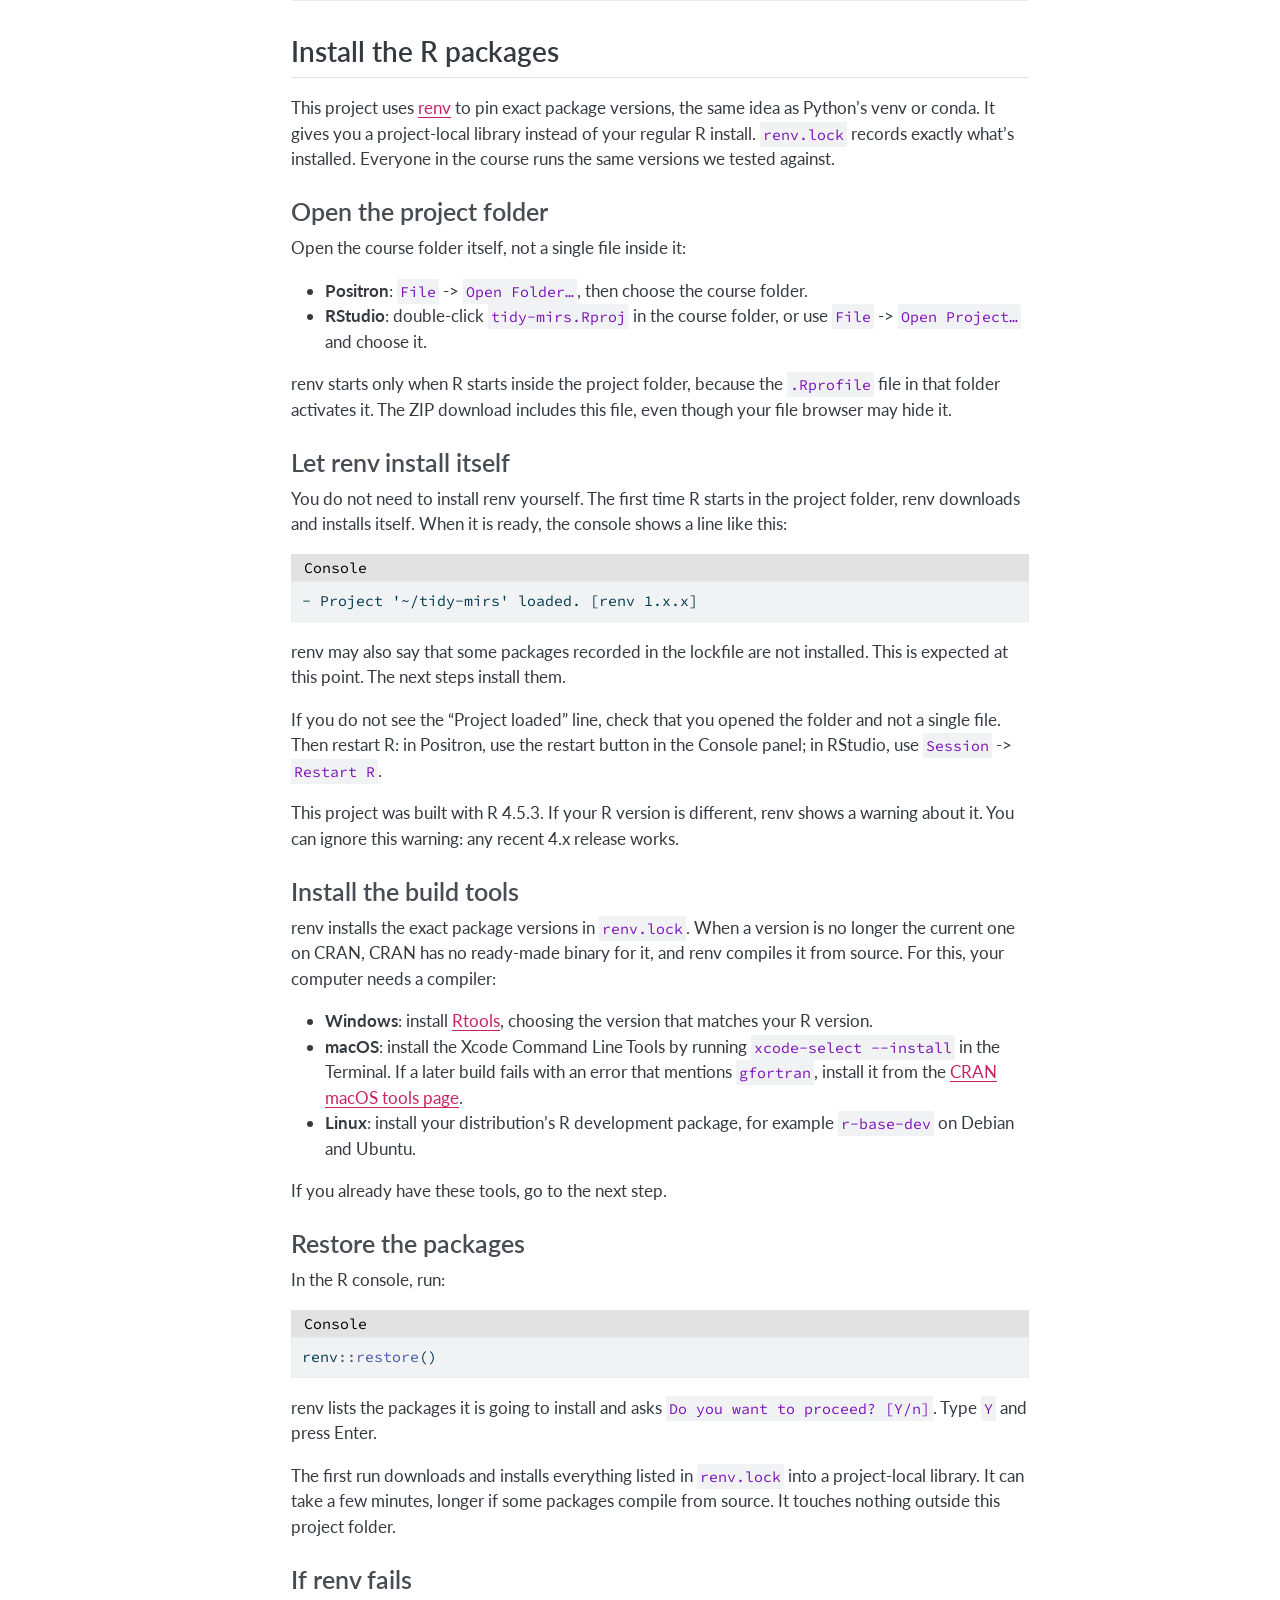
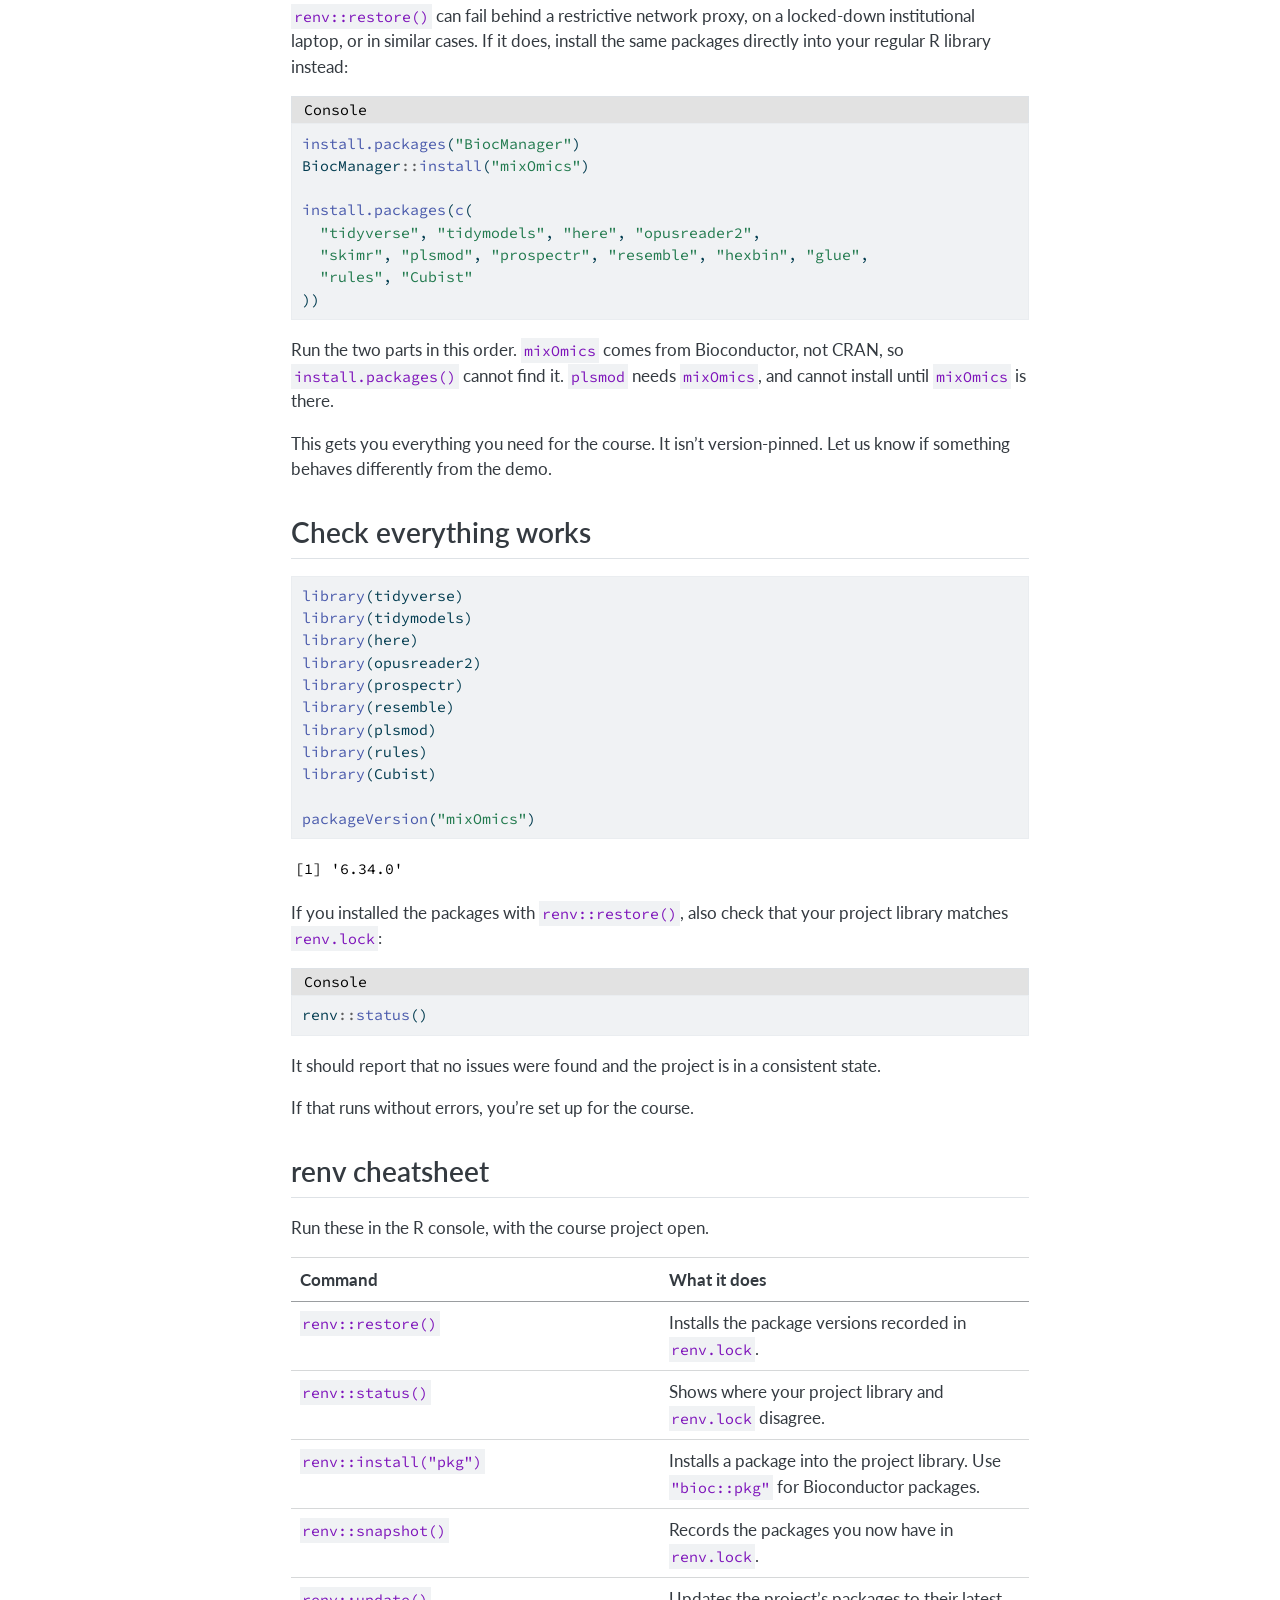
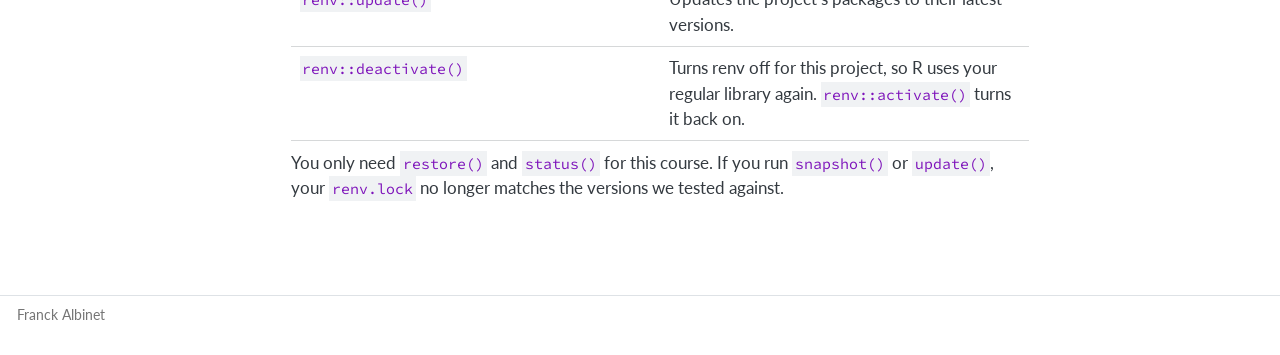
==== commit 034b9a79: "Built site for gh-pages" ====
--- a/0-getting-setup.html
+++ b/0-getting-setup.html
@@ -7,7 +7,7 @@
 <meta name="viewport" content="width=device-width, initial-scale=1.0, user-scalable=yes">
 
 <meta name="author" content="Franck Albinet">
-<meta name="dcterms.date" content="2026-09-29">
+<meta name="dcterms.date" content="2026-10-04">
 
 <title>Getting set up – Soil mid-infrared spectroscopy with tidymodels</title>
 <style>
@@ -261,8 +261,16 @@
   <li><a href="#install-positron" id="toc-install-positron" class="nav-link" data-scroll-target="#install-positron">Install Positron</a></li>
   <li><a href="#positron-keyboard-shortcuts" id="toc-positron-keyboard-shortcuts" class="nav-link" data-scroll-target="#positron-keyboard-shortcuts">Positron keyboard shortcuts</a></li>
   <li><a href="#get-the-course-materials" id="toc-get-the-course-materials" class="nav-link" data-scroll-target="#get-the-course-materials">Get the course materials</a></li>
-  <li><a href="#install-the-r-packages" id="toc-install-the-r-packages" class="nav-link" data-scroll-target="#install-the-r-packages">Install the R packages</a></li>
+  <li><a href="#install-the-r-packages" id="toc-install-the-r-packages" class="nav-link" data-scroll-target="#install-the-r-packages">Install the R packages</a>
+  <ul class="collapse">
+  <li><a href="#open-the-project-folder" id="toc-open-the-project-folder" class="nav-link" data-scroll-target="#open-the-project-folder">Open the project folder</a></li>
+  <li><a href="#let-renv-install-itself" id="toc-let-renv-install-itself" class="nav-link" data-scroll-target="#let-renv-install-itself">Let renv install itself</a></li>
+  <li><a href="#install-the-build-tools" id="toc-install-the-build-tools" class="nav-link" data-scroll-target="#install-the-build-tools">Install the build tools</a></li>
+  <li><a href="#restore-the-packages" id="toc-restore-the-packages" class="nav-link" data-scroll-target="#restore-the-packages">Restore the packages</a></li>
+  <li><a href="#if-renv-fails" id="toc-if-renv-fails" class="nav-link" data-scroll-target="#if-renv-fails">If renv fails</a></li>
+  </ul></li>
   <li><a href="#check-everything-works" id="toc-check-everything-works" class="nav-link" data-scroll-target="#check-everything-works">Check everything works</a></li>
+  <li><a href="#renv-cheatsheet" id="toc-renv-cheatsheet" class="nav-link" data-scroll-target="#renv-cheatsheet">renv cheatsheet</a></li>
   </ul>
 <div class="toc-actions"><ul><li><a href="https://github.com/franckalbinet/tidy-mirs/edit/main/0-getting-setup.qmd" class="toc-action"><i class="bi bi-github"></i>Edit this page</a></li><li><a href="https://github.com/franckalbinet/tidy-mirs/issues/new" class="toc-action"><i class="bi empty"></i>Report an issue</a></li></ul></div></nav>
     </div>
@@ -289,7 +297,7 @@
     <div>
     <div class="quarto-title-meta-heading">Published</div>
     <div class="quarto-title-meta-contents">
-      <p class="date">September 29, 2026</p>
+      <p class="date">October 4, 2026</p>
     </div>
   </div>
   
@@ -310,6 +318,7 @@
 <p>Download <a href="https://positron.posit.co">Positron</a> and install it.</p>
 <p>Both Positron and RStudio are built by Posit, but only Positron keeps getting new features. RStudio keeps stability, security and bug-fix updates. Positron is built on the same open-source foundation as VS Code and runs R and Python side by side in one place. For anyone here who already works in Python day to day, the same editor covers both languages.</p>
 <p>Once Positron is installed, open it and check it has found your R installation: bottom status bar -&gt; interpreter picker, or <code>Cmd/Ctrl+Shift+P</code> -&gt; “R: Select Interpreter”.</p>
+<p>If you already use RStudio, you can keep using it for this course. Everything works the same, apart from the Positron-specific shortcuts below.</p>
 </section>
 <section id="positron-keyboard-shortcuts" class="level2">
 <h2 class="anchored" data-anchor-id="positron-keyboard-shortcuts">Positron keyboard shortcuts</h2>
@@ -369,7 +378,7 @@
 </section>
 <section id="get-the-course-materials" class="level2">
 <h2 class="anchored" data-anchor-id="get-the-course-materials">Get the course materials</h2>
-<p>Go to the <a href="https://github.com/franckalbinet/tidy-mirs">course repository</a> on GitHub, click <strong>Code</strong> -&gt; <strong>Download ZIP</strong>, then unzip it. Open the unzipped folder in Positron (<code>File</code> -&gt; <code>Open Folder…</code>).</p>
+<p>Go to the <a href="https://github.com/franckalbinet/tidy-mirs">course repository</a> on GitHub, click <strong>Code</strong> -&gt; <strong>Download ZIP</strong>, then unzip it. Open the unzipped folder in your editor, as described in <a href="#open-the-project-folder">Open the project folder</a>.</p>
 <p>If you already use git day to day, cloning works just as well:</p>
 <div class="code-with-filename">
 <div class="code-with-filename-file">
@@ -381,50 +390,140 @@
 <section id="install-the-r-packages" class="level2">
 <h2 class="anchored" data-anchor-id="install-the-r-packages">Install the R packages</h2>
 <p>This project uses <a href="https://rstudio.github.io/renv/">renv</a> to pin exact package versions, the same idea as Python’s venv or conda. It gives you a project-local library instead of your regular R install. <code>renv.lock</code> records exactly what’s installed. Everyone in the course runs the same versions we tested against.</p>
-<p>Open the project in Positron and run, in the R console:</p>
+<section id="open-the-project-folder" class="level3">
+<h3 class="anchored" data-anchor-id="open-the-project-folder">Open the project folder</h3>
+<p>Open the course folder itself, not a single file inside it:</p>
+<ul>
+<li><strong>Positron</strong>: <code>File</code> -&gt; <code>Open Folder…</code>, then choose the course folder.</li>
+<li><strong>RStudio</strong>: double-click <code>tidy-mirs.Rproj</code> in the course folder, or use <code>File</code> -&gt; <code>Open Project…</code> and choose it.</li>
+</ul>
+<p>renv starts only when R starts inside the project folder, because the <code>.Rprofile</code> file in that folder activates it. The ZIP download includes this file, even though your file browser may hide it.</p>
+</section>
+<section id="let-renv-install-itself" class="level3">
+<h3 class="anchored" data-anchor-id="let-renv-install-itself">Let renv install itself</h3>
+<p>You do not need to install renv yourself. The first time R starts in the project folder, renv downloads and installs itself. When it is ready, the console shows a line like this:</p>
 <div class="code-with-filename">
 <div class="code-with-filename-file">
 <pre><strong>Console</strong></pre>
 </div>
-<div class="code-copy-outer-scaffold"><div class="sourceCode" id="cb2" data-filename="Console"><pre class="sourceCode r code-with-copy"><code class="sourceCode r"><span id="cb2-1"><a href="#cb2-1" aria-hidden="true" tabindex="-1"></a>renv<span class="sc">::</span><span class="fu">restore</span>()</span></code></pre></div><button title="Copy to Clipboard" class="code-copy-button"><i class="bi"></i></button></div>
-</div>
-<p>The first run downloads and installs everything listed in <code>renv.lock</code> into a project-local library. It can take a few minutes and, on some platforms, needs to compile a couple of packages from source. It touches nothing outside this project folder.</p>
+<div class="code-copy-outer-scaffold"><div class="sourceCode" id="cb2" data-filename="Console"><pre class="sourceCode default code-with-copy"><code class="sourceCode default"><span id="cb2-1"><a href="#cb2-1" aria-hidden="true" tabindex="-1"></a>- Project '~/tidy-mirs' loaded. [renv 1.x.x]</span></code></pre></div><button title="Copy to Clipboard" class="code-copy-button"><i class="bi"></i></button></div>
+</div>
+<p>renv may also say that some packages recorded in the lockfile are not installed. This is expected at this point. The next steps install them.</p>
+<p>If you do not see the “Project loaded” line, check that you opened the folder and not a single file. Then restart R: in Positron, use the restart button in the Console panel; in RStudio, use <code>Session</code> -&gt; <code>Restart R</code>.</p>
+<p>This project was built with R 4.5.3. If your R version is different, renv shows a warning about it. You can ignore this warning: any recent 4.x release works.</p>
+</section>
+<section id="install-the-build-tools" class="level3">
+<h3 class="anchored" data-anchor-id="install-the-build-tools">Install the build tools</h3>
+<p>renv installs the exact package versions in <code>renv.lock</code>. When a version is no longer the current one on CRAN, CRAN has no ready-made binary for it, and renv compiles it from source. For this, your computer needs a compiler:</p>
+<ul>
+<li><strong>Windows</strong>: install <a href="https://cran.r-project.org/bin/windows/Rtools/">Rtools</a>, choosing the version that matches your R version.</li>
+<li><strong>macOS</strong>: install the Xcode Command Line Tools by running <code>xcode-select --install</code> in the Terminal. If a later build fails with an error that mentions <code>gfortran</code>, install it from the <a href="https://mac.r-project.org/tools/">CRAN macOS tools page</a>.</li>
+<li><strong>Linux</strong>: install your distribution’s R development package, for example <code>r-base-dev</code> on Debian and Ubuntu.</li>
+</ul>
+<p>If you already have these tools, go to the next step.</p>
+</section>
+<section id="restore-the-packages" class="level3">
+<h3 class="anchored" data-anchor-id="restore-the-packages">Restore the packages</h3>
+<p>In the R console, run:</p>
+<div class="code-with-filename">
+<div class="code-with-filename-file">
+<pre><strong>Console</strong></pre>
+</div>
+<div class="code-copy-outer-scaffold"><div class="sourceCode" id="cb3" data-filename="Console"><pre class="sourceCode r code-with-copy"><code class="sourceCode r"><span id="cb3-1"><a href="#cb3-1" aria-hidden="true" tabindex="-1"></a>renv<span class="sc">::</span><span class="fu">restore</span>()</span></code></pre></div><button title="Copy to Clipboard" class="code-copy-button"><i class="bi"></i></button></div>
+</div>
+<p>renv lists the packages it is going to install and asks <code>Do you want to proceed? [Y/n]</code>. Type <code>Y</code> and press Enter.</p>
+<p>The first run downloads and installs everything listed in <code>renv.lock</code> into a project-local library. It can take a few minutes, longer if some packages compile from source. It touches nothing outside this project folder.</p>
+</section>
+<section id="if-renv-fails" class="level3">
+<h3 class="anchored" data-anchor-id="if-renv-fails">If renv fails</h3>
 <p><code>renv::restore()</code> can fail behind a restrictive network proxy, on a locked-down institutional laptop, or in similar cases. If it does, install the same packages directly into your regular R library instead:</p>
 <div class="code-with-filename">
 <div class="code-with-filename-file">
 <pre><strong>Console</strong></pre>
 </div>
-<div class="code-copy-outer-scaffold"><div class="sourceCode" id="cb3" data-filename="Console"><pre class="sourceCode r code-with-copy"><code class="sourceCode r"><span id="cb3-1"><a href="#cb3-1" aria-hidden="true" tabindex="-1"></a><span class="fu">install.packages</span>(<span class="st">"BiocManager"</span>)</span>
-<span id="cb3-2"><a href="#cb3-2" aria-hidden="true" tabindex="-1"></a>BiocManager<span class="sc">::</span><span class="fu">install</span>(<span class="st">"mixOmics"</span>)</span>
-<span id="cb3-3"><a href="#cb3-3" aria-hidden="true" tabindex="-1"></a></span>
-<span id="cb3-4"><a href="#cb3-4" aria-hidden="true" tabindex="-1"></a><span class="fu">install.packages</span>(<span class="fu">c</span>(</span>
-<span id="cb3-5"><a href="#cb3-5" aria-hidden="true" tabindex="-1"></a>  <span class="st">"tidyverse"</span>, <span class="st">"tidymodels"</span>, <span class="st">"here"</span>, <span class="st">"opusreader2"</span>,</span>
-<span id="cb3-6"><a href="#cb3-6" aria-hidden="true" tabindex="-1"></a>  <span class="st">"skimr"</span>, <span class="st">"plsmod"</span>, <span class="st">"prospectr"</span>, <span class="st">"resemble"</span>, <span class="st">"hexbin"</span>, <span class="st">"glue"</span>,</span>
-<span id="cb3-7"><a href="#cb3-7" aria-hidden="true" tabindex="-1"></a>  <span class="st">"rules"</span>, <span class="st">"Cubist"</span></span>
-<span id="cb3-8"><a href="#cb3-8" aria-hidden="true" tabindex="-1"></a>))</span></code></pre></div><button title="Copy to Clipboard" class="code-copy-button"><i class="bi"></i></button></div>
+<div class="code-copy-outer-scaffold"><div class="sourceCode" id="cb4" data-filename="Console"><pre class="sourceCode r code-with-copy"><code class="sourceCode r"><span id="cb4-1"><a href="#cb4-1" aria-hidden="true" tabindex="-1"></a><span class="fu">install.packages</span>(<span class="st">"BiocManager"</span>)</span>
+<span id="cb4-2"><a href="#cb4-2" aria-hidden="true" tabindex="-1"></a>BiocManager<span class="sc">::</span><span class="fu">install</span>(<span class="st">"mixOmics"</span>)</span>
+<span id="cb4-3"><a href="#cb4-3" aria-hidden="true" tabindex="-1"></a></span>
+<span id="cb4-4"><a href="#cb4-4" aria-hidden="true" tabindex="-1"></a><span class="fu">install.packages</span>(<span class="fu">c</span>(</span>
+<span id="cb4-5"><a href="#cb4-5" aria-hidden="true" tabindex="-1"></a>  <span class="st">"tidyverse"</span>, <span class="st">"tidymodels"</span>, <span class="st">"here"</span>, <span class="st">"opusreader2"</span>,</span>
+<span id="cb4-6"><a href="#cb4-6" aria-hidden="true" tabindex="-1"></a>  <span class="st">"skimr"</span>, <span class="st">"plsmod"</span>, <span class="st">"prospectr"</span>, <span class="st">"resemble"</span>, <span class="st">"hexbin"</span>, <span class="st">"glue"</span>,</span>
+<span id="cb4-7"><a href="#cb4-7" aria-hidden="true" tabindex="-1"></a>  <span class="st">"rules"</span>, <span class="st">"Cubist"</span></span>
+<span id="cb4-8"><a href="#cb4-8" aria-hidden="true" tabindex="-1"></a>))</span></code></pre></div><button title="Copy to Clipboard" class="code-copy-button"><i class="bi"></i></button></div>
 </div>
 <p>Run the two parts in this order. <code>mixOmics</code> comes from Bioconductor, not CRAN, so <code>install.packages()</code> cannot find it. <code>plsmod</code> needs <code>mixOmics</code>, and cannot install until <code>mixOmics</code> is there.</p>
 <p>This gets you everything you need for the course. It isn’t version-pinned. Let us know if something behaves differently from the demo.</p>
+</section>
 </section>
 <section id="check-everything-works" class="level2">
 <h2 class="anchored" data-anchor-id="check-everything-works">Check everything works</h2>
 <div class="cell" data-layout-align="center">
-<div class="code-copy-outer-scaffold"><div class="sourceCode cell-code" id="cb4"><pre class="sourceCode r code-with-copy"><code class="sourceCode r"><span id="cb4-1"><a href="#cb4-1" aria-hidden="true" tabindex="-1"></a><span class="fu">library</span>(tidyverse)</span>
-<span id="cb4-2"><a href="#cb4-2" aria-hidden="true" tabindex="-1"></a><span class="fu">library</span>(tidymodels)</span>
-<span id="cb4-3"><a href="#cb4-3" aria-hidden="true" tabindex="-1"></a><span class="fu">library</span>(here)</span>
-<span id="cb4-4"><a href="#cb4-4" aria-hidden="true" tabindex="-1"></a><span class="fu">library</span>(opusreader2)</span>
-<span id="cb4-5"><a href="#cb4-5" aria-hidden="true" tabindex="-1"></a><span class="fu">library</span>(prospectr)</span>
-<span id="cb4-6"><a href="#cb4-6" aria-hidden="true" tabindex="-1"></a><span class="fu">library</span>(resemble)</span>
-<span id="cb4-7"><a href="#cb4-7" aria-hidden="true" tabindex="-1"></a><span class="fu">library</span>(plsmod)</span>
-<span id="cb4-8"><a href="#cb4-8" aria-hidden="true" tabindex="-1"></a><span class="fu">library</span>(rules)</span>
-<span id="cb4-9"><a href="#cb4-9" aria-hidden="true" tabindex="-1"></a><span class="fu">library</span>(Cubist)</span>
-<span id="cb4-10"><a href="#cb4-10" aria-hidden="true" tabindex="-1"></a></span>
-<span id="cb4-11"><a href="#cb4-11" aria-hidden="true" tabindex="-1"></a><span class="fu">packageVersion</span>(<span class="st">"mixOmics"</span>)</span></code></pre></div><button title="Copy to Clipboard" class="code-copy-button"><i class="bi"></i></button></div>
+<div class="code-copy-outer-scaffold"><div class="sourceCode cell-code" id="cb5"><pre class="sourceCode r code-with-copy"><code class="sourceCode r"><span id="cb5-1"><a href="#cb5-1" aria-hidden="true" tabindex="-1"></a><span class="fu">library</span>(tidyverse)</span>
+<span id="cb5-2"><a href="#cb5-2" aria-hidden="true" tabindex="-1"></a><span class="fu">library</span>(tidymodels)</span>
+<span id="cb5-3"><a href="#cb5-3" aria-hidden="true" tabindex="-1"></a><span class="fu">library</span>(here)</span>
+<span id="cb5-4"><a href="#cb5-4" aria-hidden="true" tabindex="-1"></a><span class="fu">library</span>(opusreader2)</span>
+<span id="cb5-5"><a href="#cb5-5" aria-hidden="true" tabindex="-1"></a><span class="fu">library</span>(prospectr)</span>
+<span id="cb5-6"><a href="#cb5-6" aria-hidden="true" tabindex="-1"></a><span class="fu">library</span>(resemble)</span>
+<span id="cb5-7"><a href="#cb5-7" aria-hidden="true" tabindex="-1"></a><span class="fu">library</span>(plsmod)</span>
+<span id="cb5-8"><a href="#cb5-8" aria-hidden="true" tabindex="-1"></a><span class="fu">library</span>(rules)</span>
+<span id="cb5-9"><a href="#cb5-9" aria-hidden="true" tabindex="-1"></a><span class="fu">library</span>(Cubist)</span>
+<span id="cb5-10"><a href="#cb5-10" aria-hidden="true" tabindex="-1"></a></span>
+<span id="cb5-11"><a href="#cb5-11" aria-hidden="true" tabindex="-1"></a><span class="fu">packageVersion</span>(<span class="st">"mixOmics"</span>)</span></code></pre></div><button title="Copy to Clipboard" class="code-copy-button"><i class="bi"></i></button></div>
 <div class="cell-output cell-output-stdout">
 <pre><code>[1] '6.34.0'</code></pre>
 </div>
 </div>
+<p>If you installed the packages with <code>renv::restore()</code>, also check that your project library matches <code>renv.lock</code>:</p>
+<div class="code-with-filename">
+<div class="code-with-filename-file">
+<pre><strong>Console</strong></pre>
+</div>
+<div class="code-copy-outer-scaffold"><div class="sourceCode" id="cb7" data-filename="Console"><pre class="sourceCode r code-with-copy"><code class="sourceCode r"><span id="cb7-1"><a href="#cb7-1" aria-hidden="true" tabindex="-1"></a>renv<span class="sc">::</span><span class="fu">status</span>()</span></code></pre></div><button title="Copy to Clipboard" class="code-copy-button"><i class="bi"></i></button></div>
+</div>
+<p>It should report that no issues were found and the project is in a consistent state.</p>
 <p>If that runs without errors, you’re set up for the course.</p>
+</section>
+<section id="renv-cheatsheet" class="level2">
+<h2 class="anchored" data-anchor-id="renv-cheatsheet">renv cheatsheet</h2>
+<p>Run these in the R console, with the course project open.</p>
+<table class="caption-top table">
+<colgroup>
+<col style="width: 50%">
+<col style="width: 50%">
+</colgroup>
+<thead>
+<tr class="header">
+<th>Command</th>
+<th>What it does</th>
+</tr>
+</thead>
+<tbody>
+<tr class="odd">
+<td><code>renv::restore()</code></td>
+<td>Installs the package versions recorded in <code>renv.lock</code>.</td>
+</tr>
+<tr class="even">
+<td><code>renv::status()</code></td>
+<td>Shows where your project library and <code>renv.lock</code> disagree.</td>
+</tr>
+<tr class="odd">
+<td><code>renv::install("pkg")</code></td>
+<td>Installs a package into the project library. Use <code>"bioc::pkg"</code> for Bioconductor packages.</td>
+</tr>
+<tr class="even">
+<td><code>renv::snapshot()</code></td>
+<td>Records the packages you now have in <code>renv.lock</code>.</td>
+</tr>
+<tr class="odd">
+<td><code>renv::update()</code></td>
+<td>Updates the project’s packages to their latest versions.</td>
+</tr>
+<tr class="even">
+<td><code>renv::deactivate()</code></td>
+<td>Turns renv off for this project, so R uses your regular library again. <code>renv::activate()</code> turns it back on.</td>
+</tr>
+</tbody>
+</table>
+<p>You only need <code>restore()</code> and <code>status()</code> for this course. If you run <code>snapshot()</code> or <code>update()</code>, your <code>renv.lock</code> no longer matches the versions we tested against.</p>
 
 
 </section>
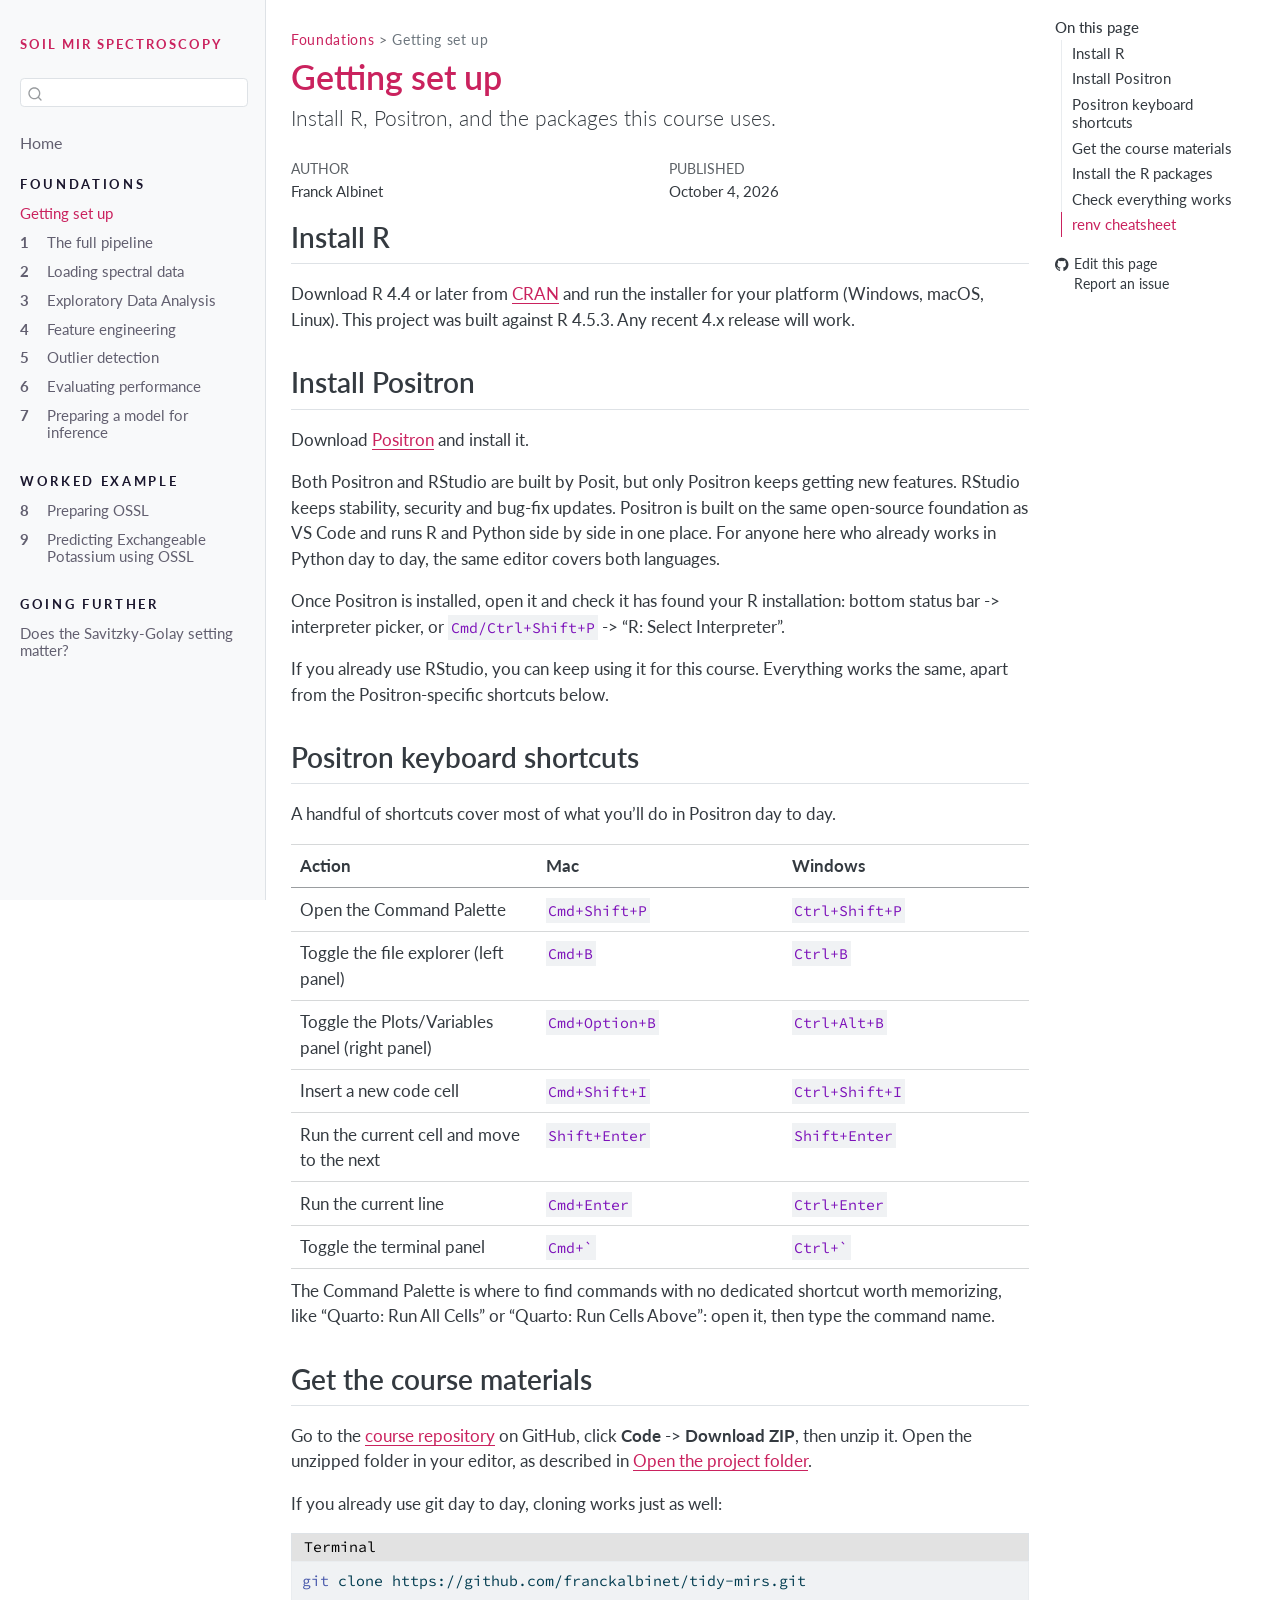
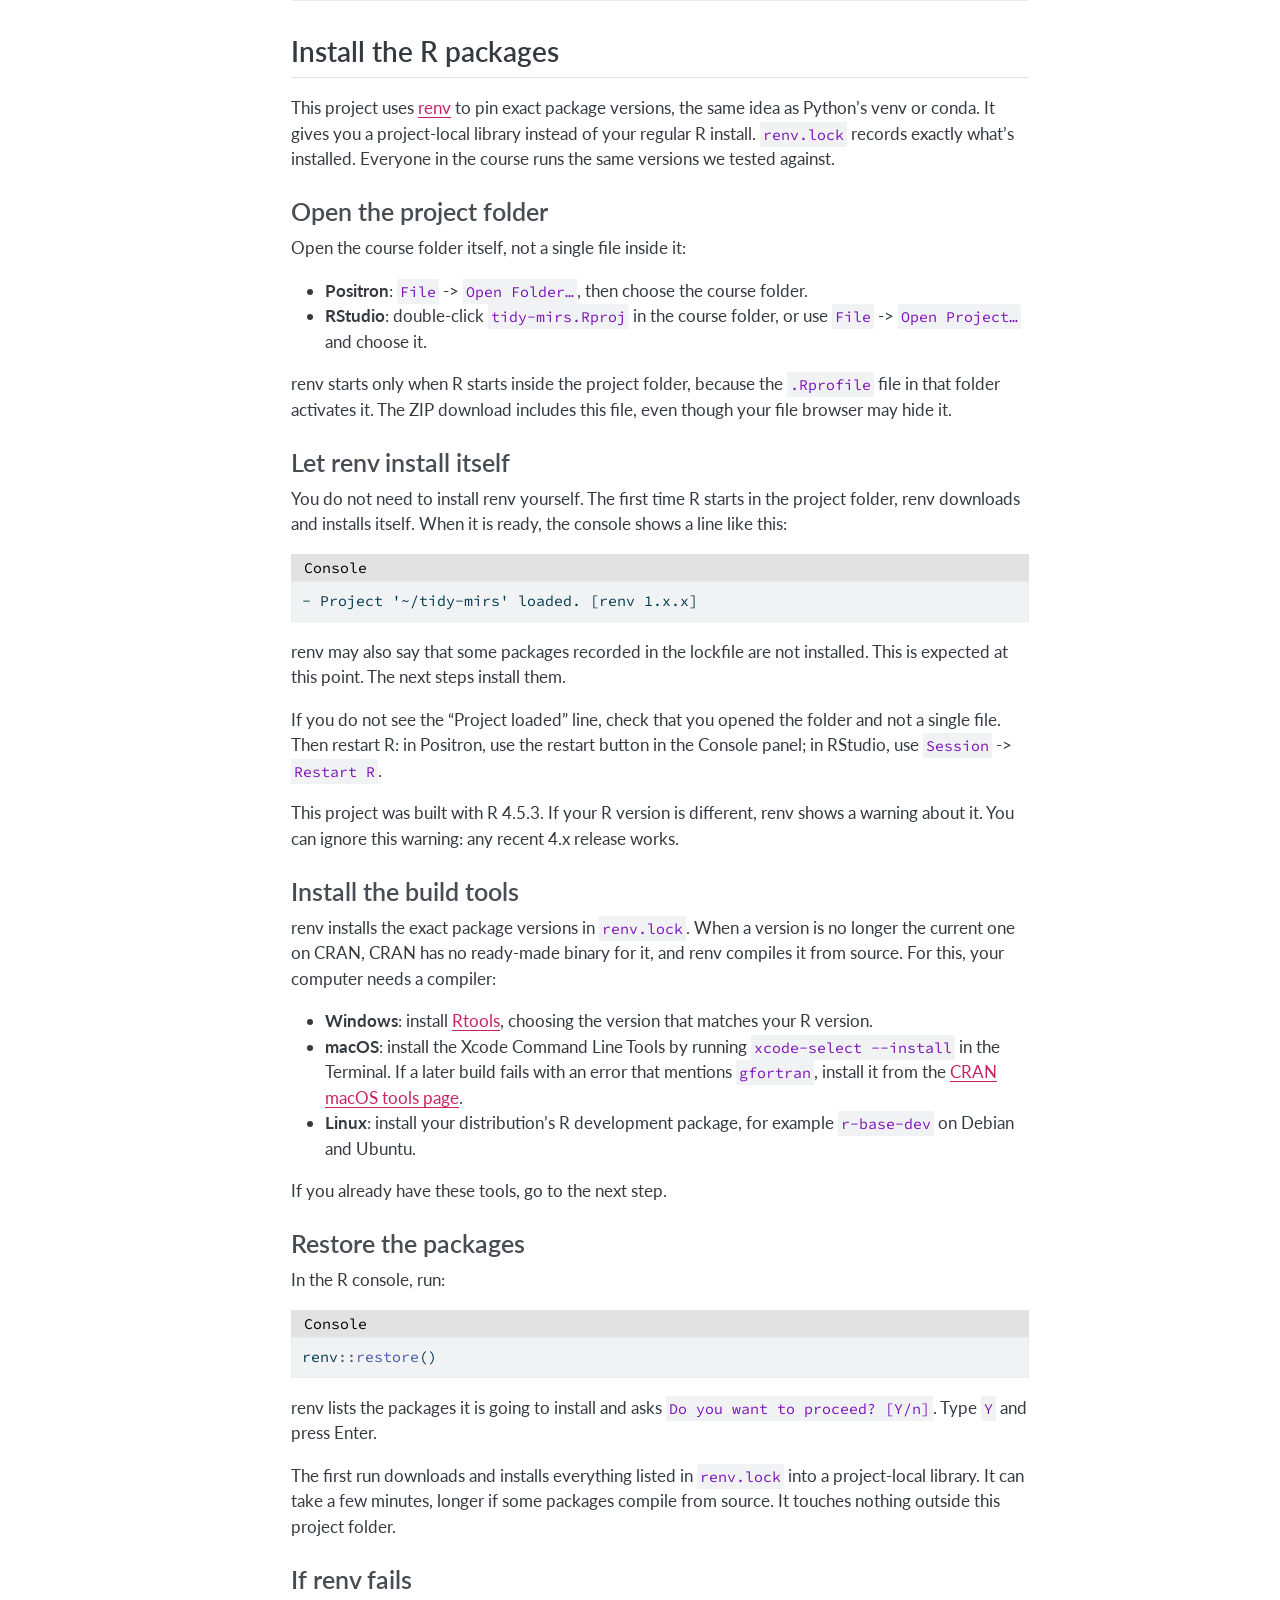
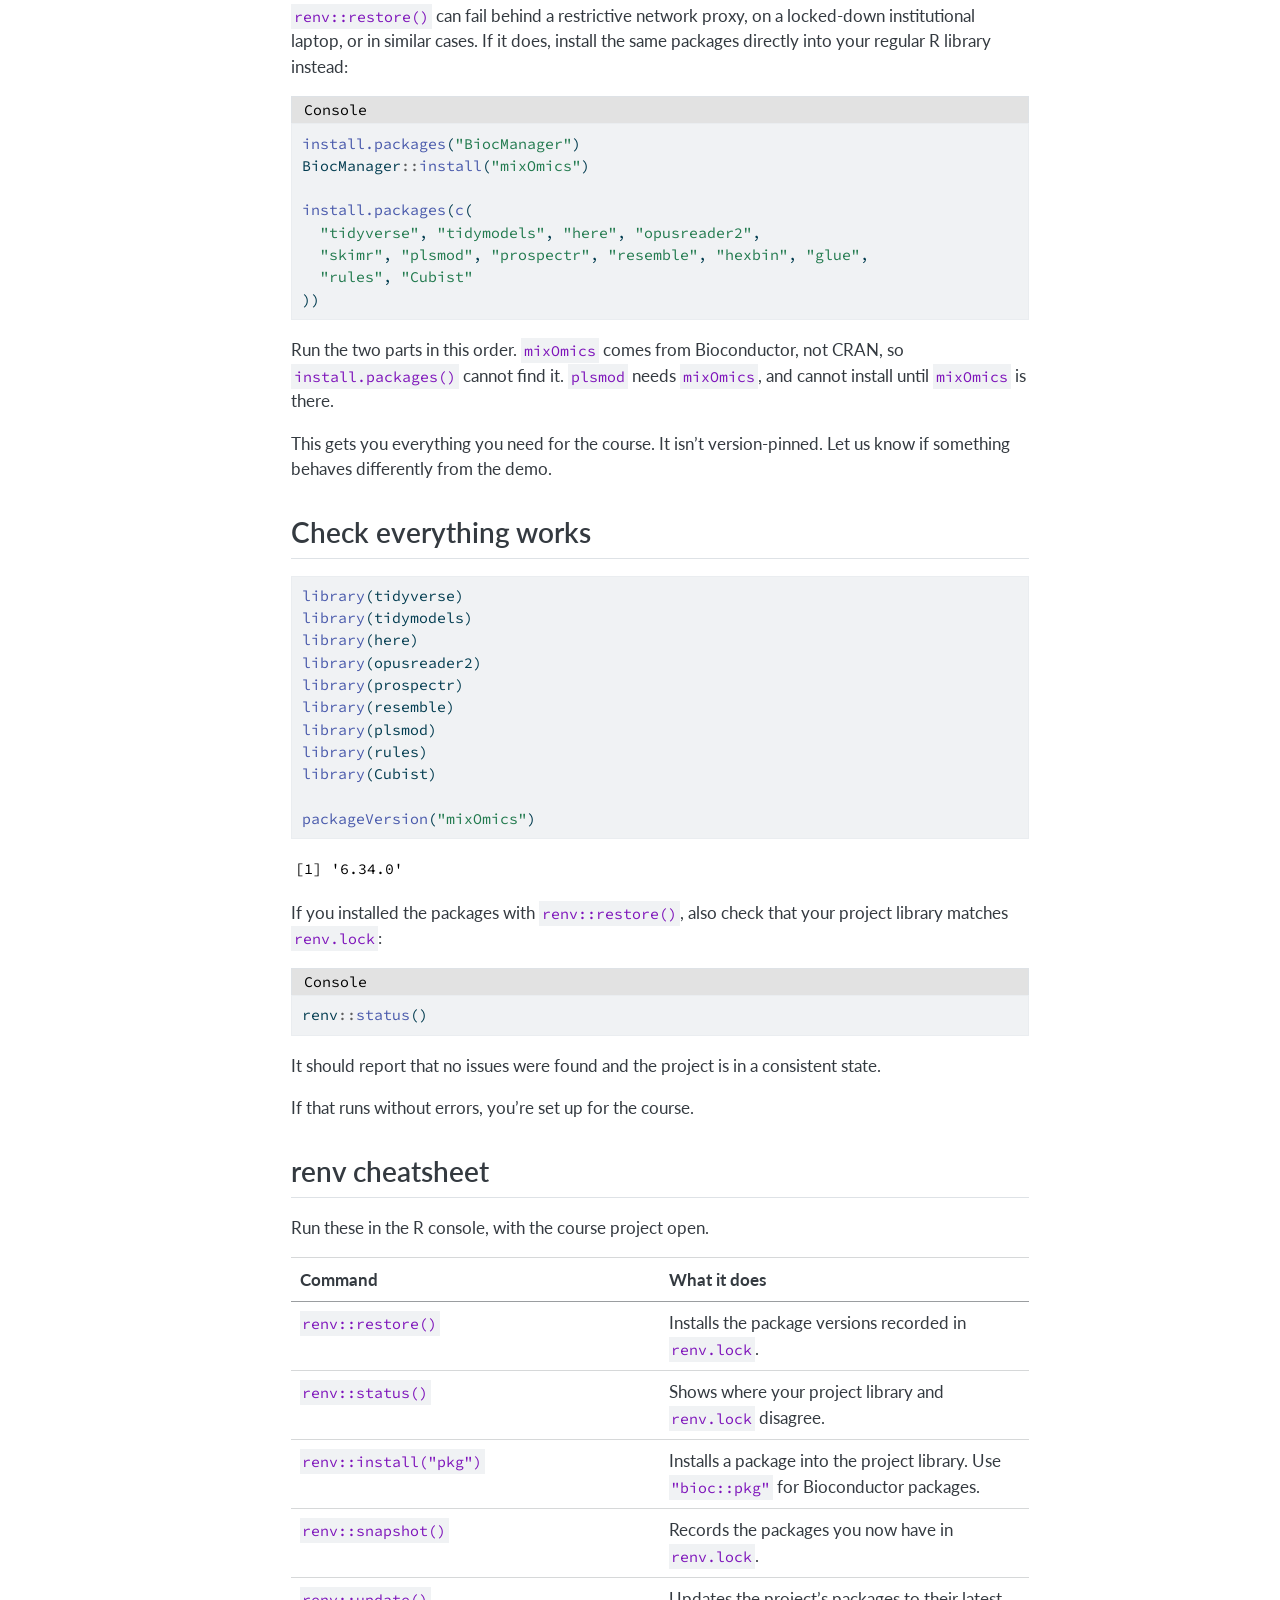
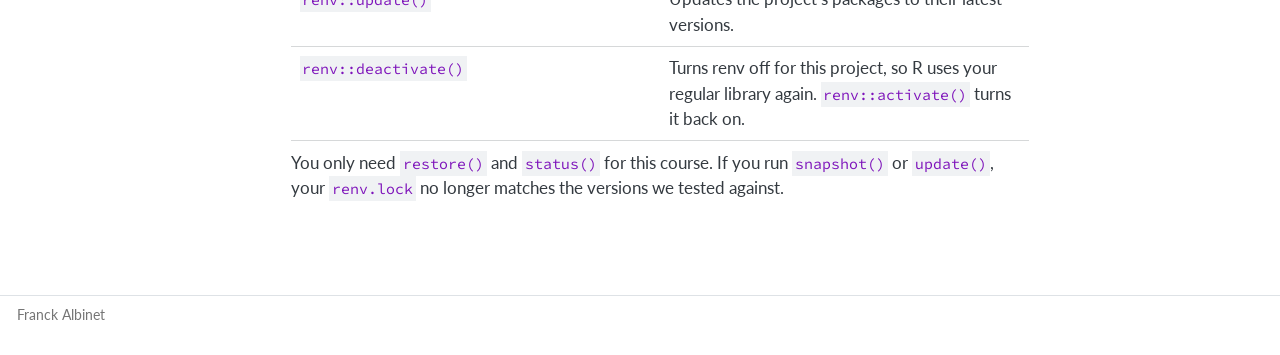
==== commit 87712a13: "Built site for gh-pages" ====
--- a/0-getting-setup.html
+++ b/0-getting-setup.html
@@ -190,7 +190,7 @@
           <li class="sidebar-item">
   <div class="sidebar-item-container"> 
   <a href="./4-feature-engineering.html" class="sidebar-item-text sidebar-link">
- <span class="menu-text">Features engineering</span></a>
+ <span class="menu-text">Feature engineering</span></a>
   </div>
 </li>
           <li class="sidebar-item">
@@ -203,6 +203,12 @@
   <div class="sidebar-item-container"> 
   <a href="./6-evaluating-performance.html" class="sidebar-item-text sidebar-link">
  <span class="menu-text">Evaluating performance</span></a>
+  </div>
+</li>
+          <li class="sidebar-item">
+  <div class="sidebar-item-container"> 
+  <a href="./7-preparing-for-inference.html" class="sidebar-item-text sidebar-link">
+ <span class="menu-text">Preparing a model for inference</span></a>
   </div>
 </li>
       </ul>
@@ -218,13 +224,13 @@
       <ul id="quarto-sidebar-section-2" class="collapse list-unstyled sidebar-section depth1 show">  
           <li class="sidebar-item">
   <div class="sidebar-item-container"> 
-  <a href="./7-preparing-ossl.html" class="sidebar-item-text sidebar-link">
+  <a href="./8-preparing-ossl.html" class="sidebar-item-text sidebar-link">
  <span class="menu-text">Preparing OSSL</span></a>
   </div>
 </li>
           <li class="sidebar-item">
   <div class="sidebar-item-container"> 
-  <a href="./8-kex-ossl-pipeline.html" class="sidebar-item-text sidebar-link">
+  <a href="./9-kex-ossl-pipeline.html" class="sidebar-item-text sidebar-link">
  <span class="menu-text">Predicting Exchangeable Potassium using OSSL</span></a>
   </div>
 </li>
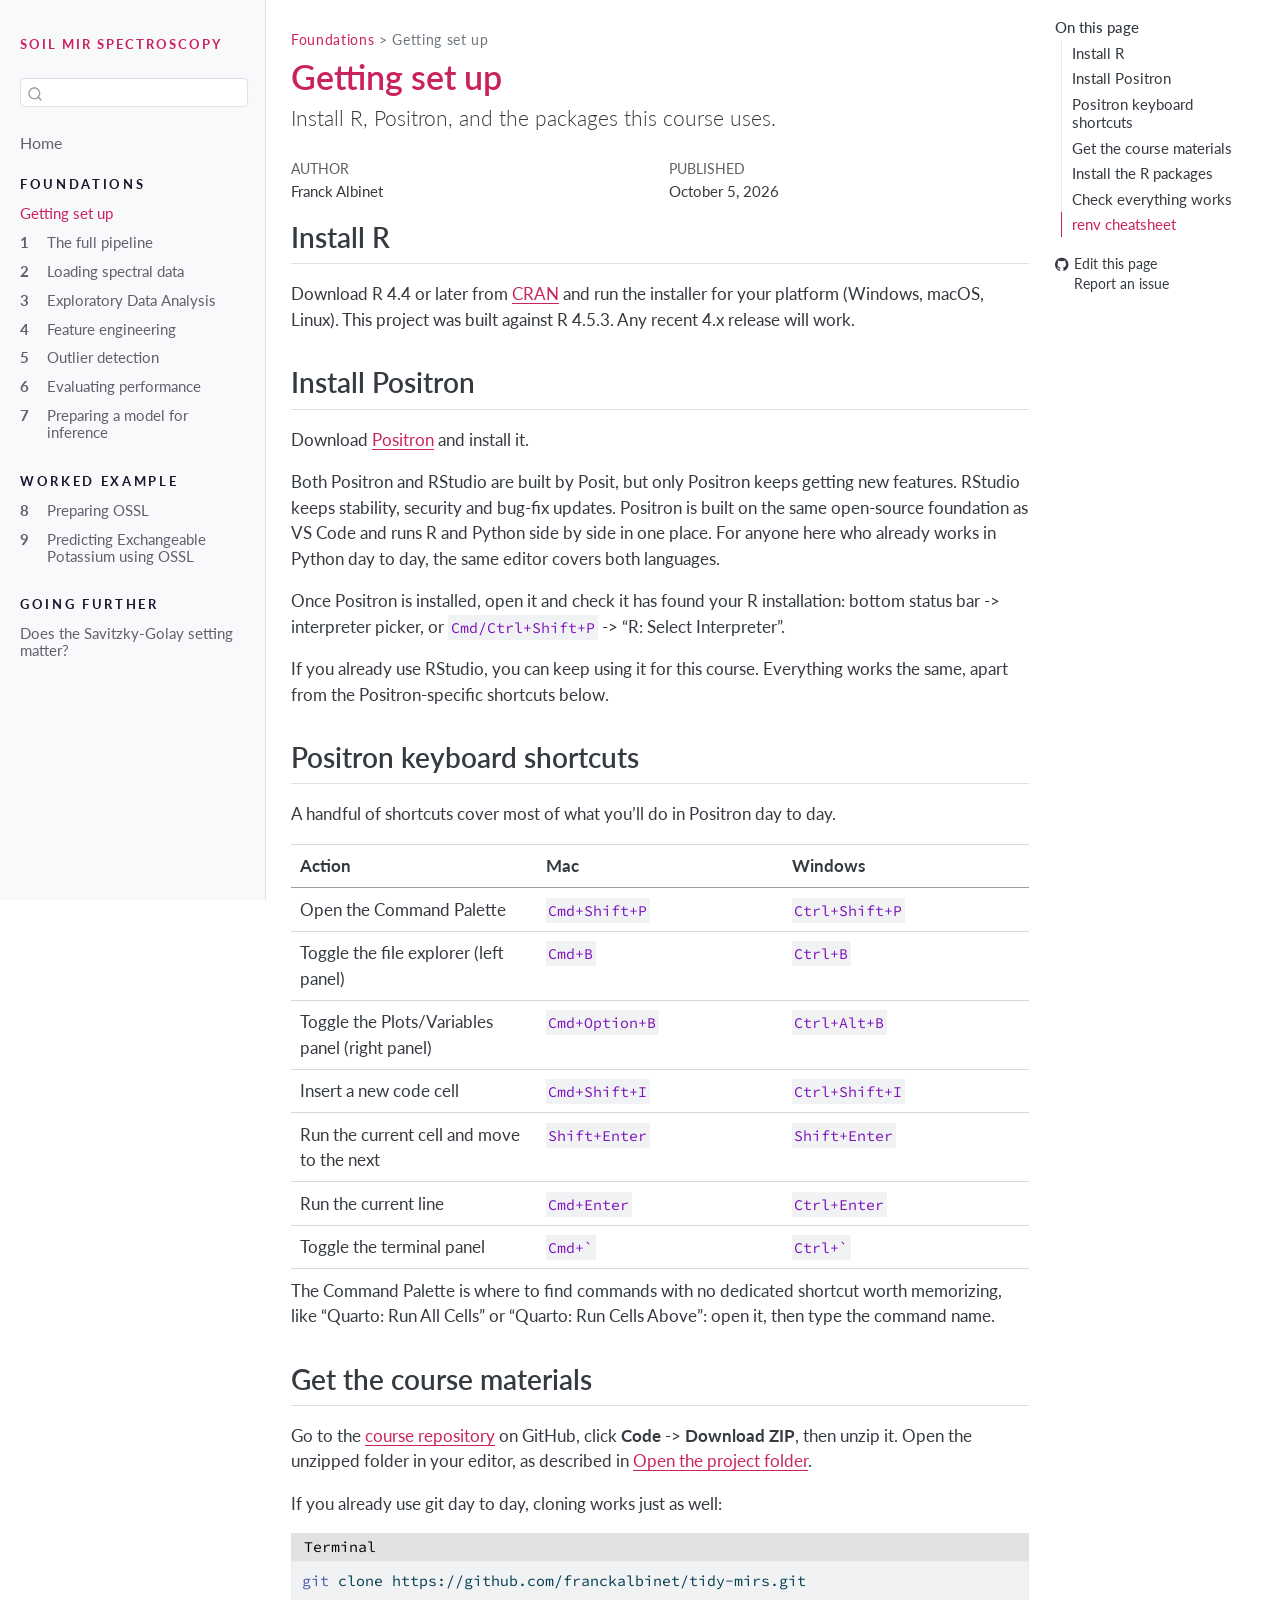
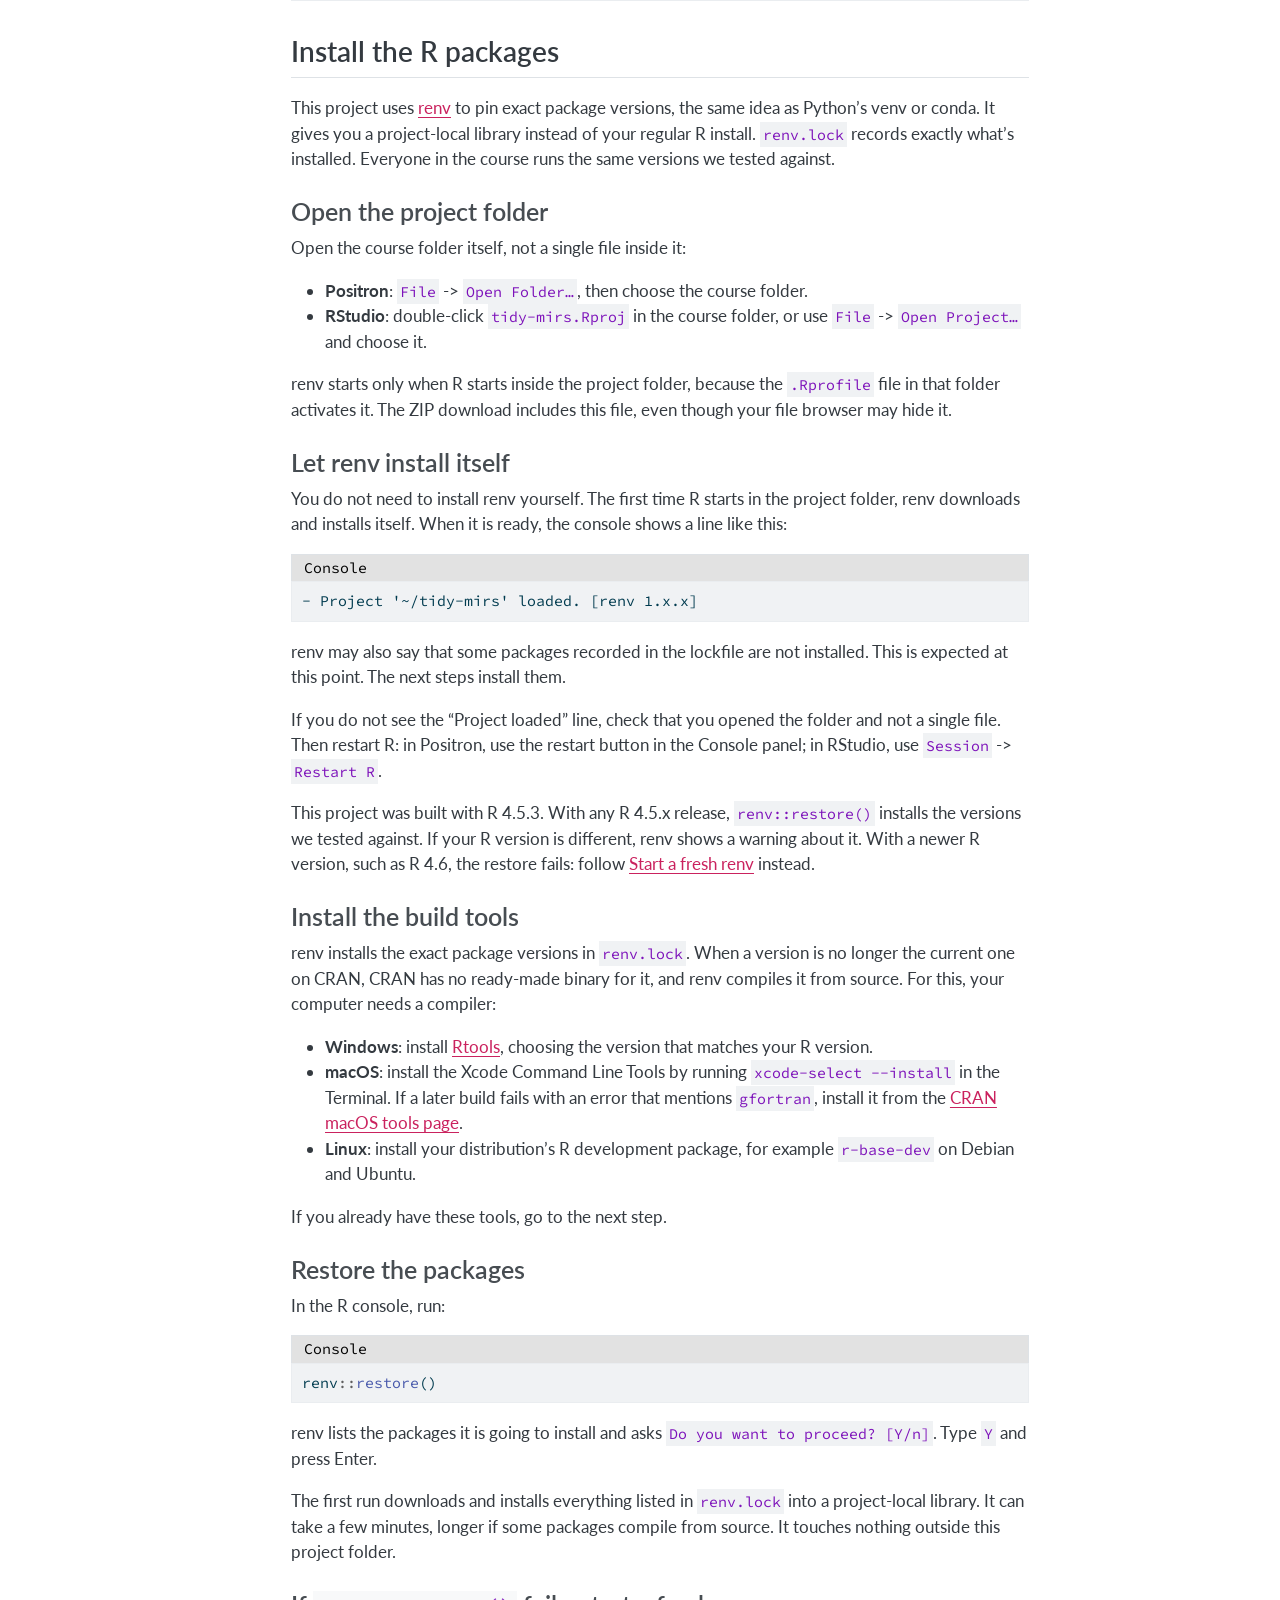
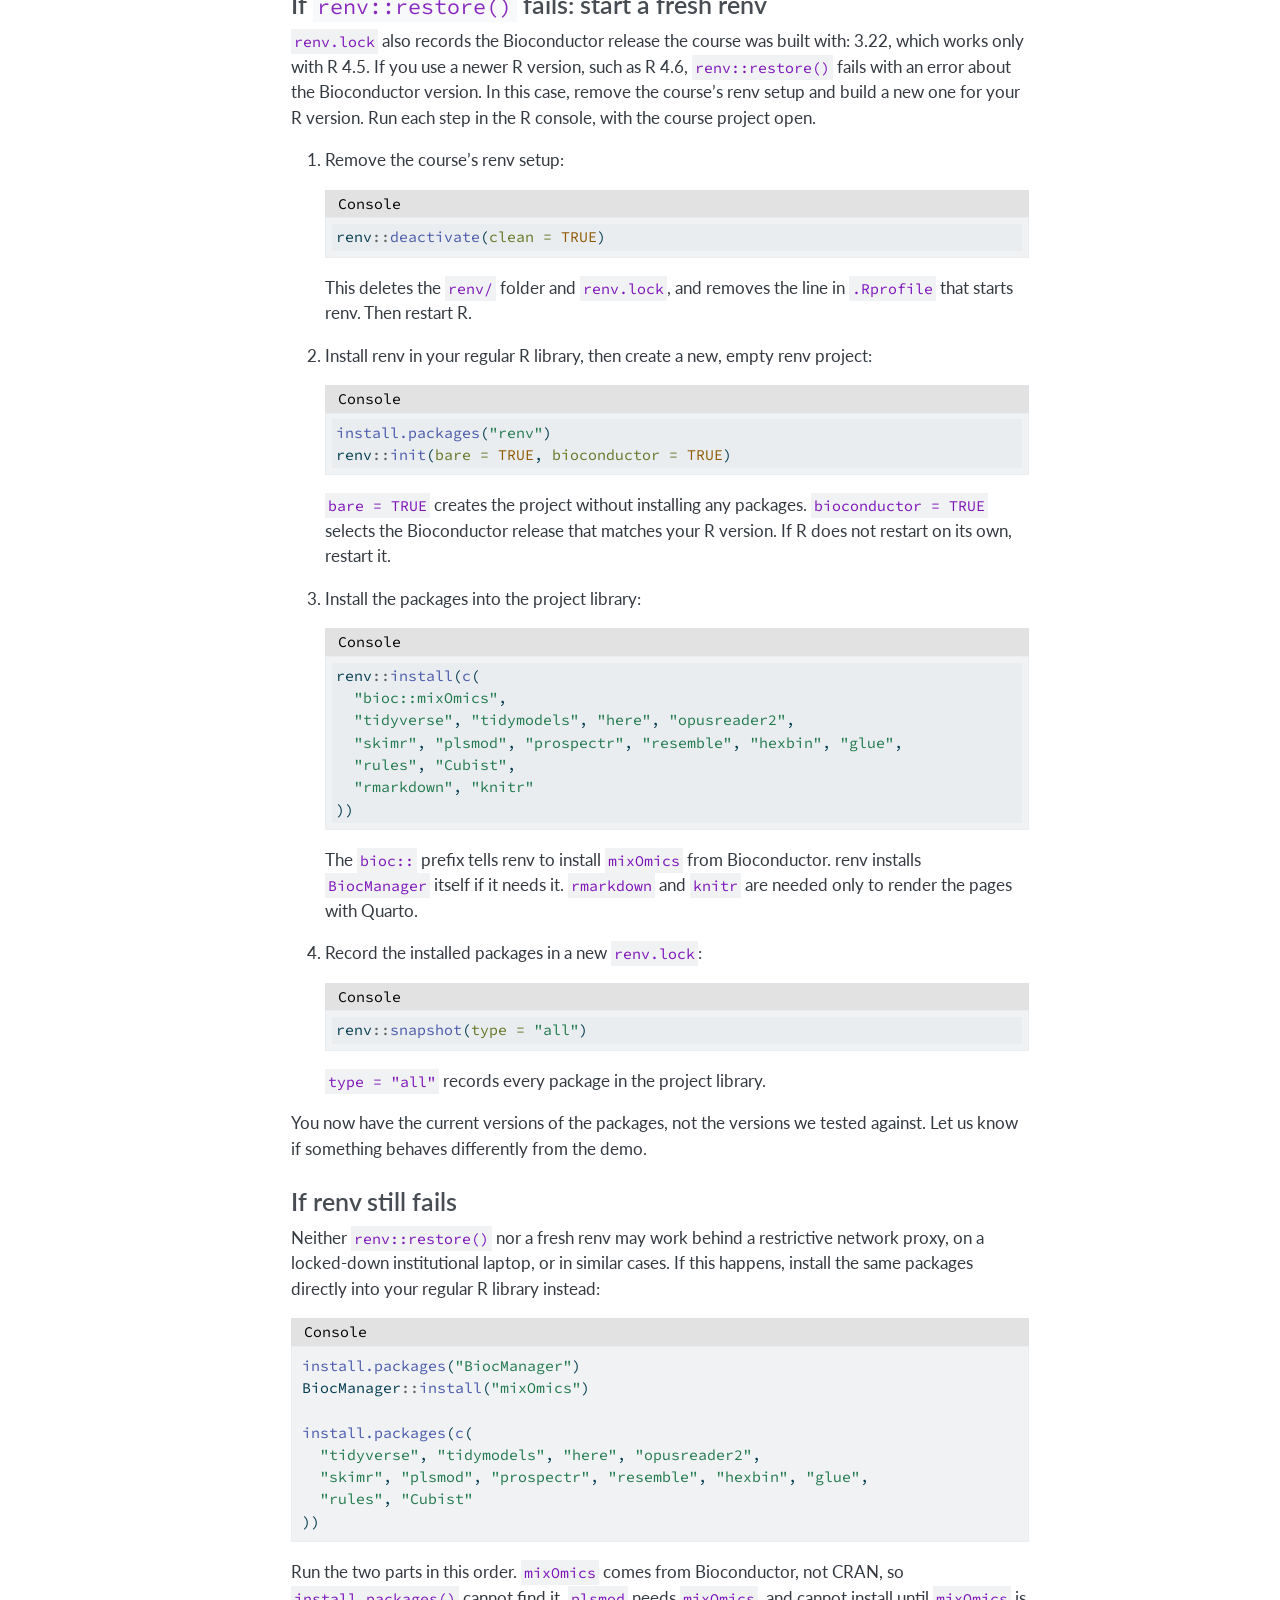
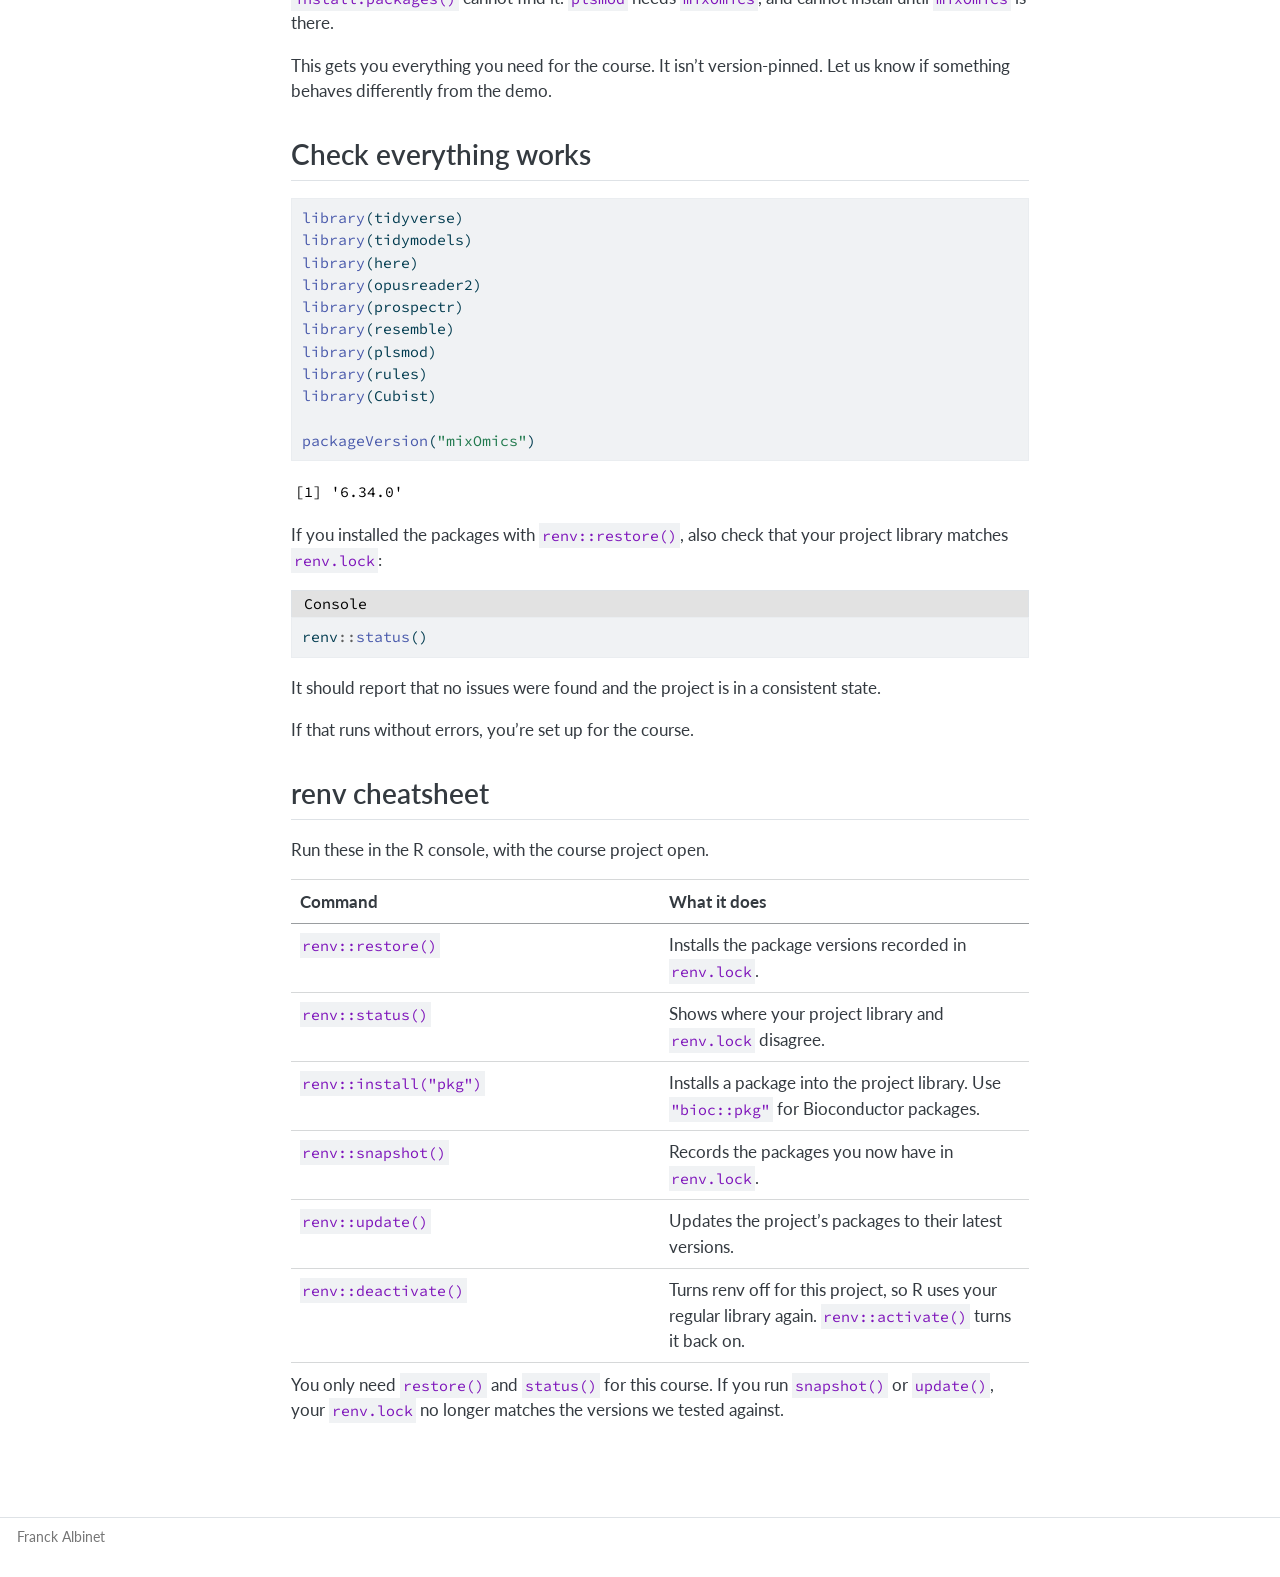
==== commit 0d1de0f2: "Built site for gh-pages" ====
--- a/0-getting-setup.html
+++ b/0-getting-setup.html
@@ -7,7 +7,7 @@
 <meta name="viewport" content="width=device-width, initial-scale=1.0, user-scalable=yes">
 
 <meta name="author" content="Franck Albinet">
-<meta name="dcterms.date" content="2026-10-04">
+<meta name="dcterms.date" content="2026-10-05">
 
 <title>Getting set up – Soil mid-infrared spectroscopy with tidymodels</title>
 <style>
@@ -273,7 +273,8 @@
   <li><a href="#let-renv-install-itself" id="toc-let-renv-install-itself" class="nav-link" data-scroll-target="#let-renv-install-itself">Let renv install itself</a></li>
   <li><a href="#install-the-build-tools" id="toc-install-the-build-tools" class="nav-link" data-scroll-target="#install-the-build-tools">Install the build tools</a></li>
   <li><a href="#restore-the-packages" id="toc-restore-the-packages" class="nav-link" data-scroll-target="#restore-the-packages">Restore the packages</a></li>
-  <li><a href="#if-renv-fails" id="toc-if-renv-fails" class="nav-link" data-scroll-target="#if-renv-fails">If renv fails</a></li>
+  <li><a href="#fresh-renv" id="toc-fresh-renv" class="nav-link" data-scroll-target="#fresh-renv">If <code>renv::restore()</code> fails: start a fresh renv</a></li>
+  <li><a href="#if-renv-still-fails" id="toc-if-renv-still-fails" class="nav-link" data-scroll-target="#if-renv-still-fails">If renv still fails</a></li>
   </ul></li>
   <li><a href="#check-everything-works" id="toc-check-everything-works" class="nav-link" data-scroll-target="#check-everything-works">Check everything works</a></li>
   <li><a href="#renv-cheatsheet" id="toc-renv-cheatsheet" class="nav-link" data-scroll-target="#renv-cheatsheet">renv cheatsheet</a></li>
@@ -303,7 +304,7 @@
     <div>
     <div class="quarto-title-meta-heading">Published</div>
     <div class="quarto-title-meta-contents">
-      <p class="date">October 4, 2026</p>
+      <p class="date">October 5, 2026</p>
     </div>
   </div>
   
@@ -416,7 +417,7 @@
 </div>
 <p>renv may also say that some packages recorded in the lockfile are not installed. This is expected at this point. The next steps install them.</p>
 <p>If you do not see the “Project loaded” line, check that you opened the folder and not a single file. Then restart R: in Positron, use the restart button in the Console panel; in RStudio, use <code>Session</code> -&gt; <code>Restart R</code>.</p>
-<p>This project was built with R 4.5.3. If your R version is different, renv shows a warning about it. You can ignore this warning: any recent 4.x release works.</p>
+<p>This project was built with R 4.5.3. With any R 4.5.x release, <code>renv::restore()</code> installs the versions we tested against. If your R version is different, renv shows a warning about it. With a newer R version, such as R 4.6, the restore fails: follow <a href="#fresh-renv">Start a fresh renv</a> instead.</p>
 </section>
 <section id="install-the-build-tools" class="level3">
 <h3 class="anchored" data-anchor-id="install-the-build-tools">Install the build tools</h3>
@@ -440,21 +441,67 @@
 <p>renv lists the packages it is going to install and asks <code>Do you want to proceed? [Y/n]</code>. Type <code>Y</code> and press Enter.</p>
 <p>The first run downloads and installs everything listed in <code>renv.lock</code> into a project-local library. It can take a few minutes, longer if some packages compile from source. It touches nothing outside this project folder.</p>
 </section>
-<section id="if-renv-fails" class="level3">
-<h3 class="anchored" data-anchor-id="if-renv-fails">If renv fails</h3>
-<p><code>renv::restore()</code> can fail behind a restrictive network proxy, on a locked-down institutional laptop, or in similar cases. If it does, install the same packages directly into your regular R library instead:</p>
+<section id="fresh-renv" class="level3">
+<h3 class="anchored" data-anchor-id="fresh-renv">If <code>renv::restore()</code> fails: start a fresh renv</h3>
+<p><code>renv.lock</code> also records the Bioconductor release the course was built with: 3.22, which works only with R 4.5. If you use a newer R version, such as R 4.6, <code>renv::restore()</code> fails with an error about the Bioconductor version. In this case, remove the course’s renv setup and build a new one for your R version. Run each step in the R console, with the course project open.</p>
+<ol type="1">
+<li><p>Remove the course’s renv setup:</p>
 <div class="code-with-filename">
 <div class="code-with-filename-file">
 <pre><strong>Console</strong></pre>
 </div>
-<div class="code-copy-outer-scaffold"><div class="sourceCode" id="cb4" data-filename="Console"><pre class="sourceCode r code-with-copy"><code class="sourceCode r"><span id="cb4-1"><a href="#cb4-1" aria-hidden="true" tabindex="-1"></a><span class="fu">install.packages</span>(<span class="st">"BiocManager"</span>)</span>
-<span id="cb4-2"><a href="#cb4-2" aria-hidden="true" tabindex="-1"></a>BiocManager<span class="sc">::</span><span class="fu">install</span>(<span class="st">"mixOmics"</span>)</span>
-<span id="cb4-3"><a href="#cb4-3" aria-hidden="true" tabindex="-1"></a></span>
-<span id="cb4-4"><a href="#cb4-4" aria-hidden="true" tabindex="-1"></a><span class="fu">install.packages</span>(<span class="fu">c</span>(</span>
-<span id="cb4-5"><a href="#cb4-5" aria-hidden="true" tabindex="-1"></a>  <span class="st">"tidyverse"</span>, <span class="st">"tidymodels"</span>, <span class="st">"here"</span>, <span class="st">"opusreader2"</span>,</span>
-<span id="cb4-6"><a href="#cb4-6" aria-hidden="true" tabindex="-1"></a>  <span class="st">"skimr"</span>, <span class="st">"plsmod"</span>, <span class="st">"prospectr"</span>, <span class="st">"resemble"</span>, <span class="st">"hexbin"</span>, <span class="st">"glue"</span>,</span>
-<span id="cb4-7"><a href="#cb4-7" aria-hidden="true" tabindex="-1"></a>  <span class="st">"rules"</span>, <span class="st">"Cubist"</span></span>
-<span id="cb4-8"><a href="#cb4-8" aria-hidden="true" tabindex="-1"></a>))</span></code></pre></div><button title="Copy to Clipboard" class="code-copy-button"><i class="bi"></i></button></div>
+<div class="code-copy-outer-scaffold"><div class="sourceCode" id="cb4" data-filename="Console"><pre class="sourceCode r code-with-copy"><code class="sourceCode r"><span id="cb4-1"><a href="#cb4-1" aria-hidden="true" tabindex="-1"></a>renv<span class="sc">::</span><span class="fu">deactivate</span>(<span class="at">clean =</span> <span class="cn">TRUE</span>)</span></code></pre></div><button title="Copy to Clipboard" class="code-copy-button"><i class="bi"></i></button></div>
+</div>
+<p>This deletes the <code>renv/</code> folder and <code>renv.lock</code>, and removes the line in <code>.Rprofile</code> that starts renv. Then restart R.</p></li>
+<li><p>Install renv in your regular R library, then create a new, empty renv project:</p>
+<div class="code-with-filename">
+<div class="code-with-filename-file">
+<pre><strong>Console</strong></pre>
+</div>
+<div class="code-copy-outer-scaffold"><div class="sourceCode" id="cb5" data-filename="Console"><pre class="sourceCode r code-with-copy"><code class="sourceCode r"><span id="cb5-1"><a href="#cb5-1" aria-hidden="true" tabindex="-1"></a><span class="fu">install.packages</span>(<span class="st">"renv"</span>)</span>
+<span id="cb5-2"><a href="#cb5-2" aria-hidden="true" tabindex="-1"></a>renv<span class="sc">::</span><span class="fu">init</span>(<span class="at">bare =</span> <span class="cn">TRUE</span>, <span class="at">bioconductor =</span> <span class="cn">TRUE</span>)</span></code></pre></div><button title="Copy to Clipboard" class="code-copy-button"><i class="bi"></i></button></div>
+</div>
+<p><code>bare = TRUE</code> creates the project without installing any packages. <code>bioconductor = TRUE</code> selects the Bioconductor release that matches your R version. If R does not restart on its own, restart it.</p></li>
+<li><p>Install the packages into the project library:</p>
+<div class="code-with-filename">
+<div class="code-with-filename-file">
+<pre><strong>Console</strong></pre>
+</div>
+<div class="code-copy-outer-scaffold"><div class="sourceCode" id="cb6" data-filename="Console"><pre class="sourceCode r code-with-copy"><code class="sourceCode r"><span id="cb6-1"><a href="#cb6-1" aria-hidden="true" tabindex="-1"></a>renv<span class="sc">::</span><span class="fu">install</span>(<span class="fu">c</span>(</span>
+<span id="cb6-2"><a href="#cb6-2" aria-hidden="true" tabindex="-1"></a>  <span class="st">"bioc::mixOmics"</span>,</span>
+<span id="cb6-3"><a href="#cb6-3" aria-hidden="true" tabindex="-1"></a>  <span class="st">"tidyverse"</span>, <span class="st">"tidymodels"</span>, <span class="st">"here"</span>, <span class="st">"opusreader2"</span>,</span>
+<span id="cb6-4"><a href="#cb6-4" aria-hidden="true" tabindex="-1"></a>  <span class="st">"skimr"</span>, <span class="st">"plsmod"</span>, <span class="st">"prospectr"</span>, <span class="st">"resemble"</span>, <span class="st">"hexbin"</span>, <span class="st">"glue"</span>,</span>
+<span id="cb6-5"><a href="#cb6-5" aria-hidden="true" tabindex="-1"></a>  <span class="st">"rules"</span>, <span class="st">"Cubist"</span>,</span>
+<span id="cb6-6"><a href="#cb6-6" aria-hidden="true" tabindex="-1"></a>  <span class="st">"rmarkdown"</span>, <span class="st">"knitr"</span></span>
+<span id="cb6-7"><a href="#cb6-7" aria-hidden="true" tabindex="-1"></a>))</span></code></pre></div><button title="Copy to Clipboard" class="code-copy-button"><i class="bi"></i></button></div>
+</div>
+<p>The <code>bioc::</code> prefix tells renv to install <code>mixOmics</code> from Bioconductor. renv installs <code>BiocManager</code> itself if it needs it. <code>rmarkdown</code> and <code>knitr</code> are needed only to render the pages with Quarto.</p></li>
+<li><p>Record the installed packages in a new <code>renv.lock</code>:</p>
+<div class="code-with-filename">
+<div class="code-with-filename-file">
+<pre><strong>Console</strong></pre>
+</div>
+<div class="code-copy-outer-scaffold"><div class="sourceCode" id="cb7" data-filename="Console"><pre class="sourceCode r code-with-copy"><code class="sourceCode r"><span id="cb7-1"><a href="#cb7-1" aria-hidden="true" tabindex="-1"></a>renv<span class="sc">::</span><span class="fu">snapshot</span>(<span class="at">type =</span> <span class="st">"all"</span>)</span></code></pre></div><button title="Copy to Clipboard" class="code-copy-button"><i class="bi"></i></button></div>
+</div>
+<p><code>type = "all"</code> records every package in the project library.</p></li>
+</ol>
+<p>You now have the current versions of the packages, not the versions we tested against. Let us know if something behaves differently from the demo.</p>
+</section>
+<section id="if-renv-still-fails" class="level3">
+<h3 class="anchored" data-anchor-id="if-renv-still-fails">If renv still fails</h3>
+<p>Neither <code>renv::restore()</code> nor a fresh renv may work behind a restrictive network proxy, on a locked-down institutional laptop, or in similar cases. If this happens, install the same packages directly into your regular R library instead:</p>
+<div class="code-with-filename">
+<div class="code-with-filename-file">
+<pre><strong>Console</strong></pre>
+</div>
+<div class="code-copy-outer-scaffold"><div class="sourceCode" id="cb8" data-filename="Console"><pre class="sourceCode r code-with-copy"><code class="sourceCode r"><span id="cb8-1"><a href="#cb8-1" aria-hidden="true" tabindex="-1"></a><span class="fu">install.packages</span>(<span class="st">"BiocManager"</span>)</span>
+<span id="cb8-2"><a href="#cb8-2" aria-hidden="true" tabindex="-1"></a>BiocManager<span class="sc">::</span><span class="fu">install</span>(<span class="st">"mixOmics"</span>)</span>
+<span id="cb8-3"><a href="#cb8-3" aria-hidden="true" tabindex="-1"></a></span>
+<span id="cb8-4"><a href="#cb8-4" aria-hidden="true" tabindex="-1"></a><span class="fu">install.packages</span>(<span class="fu">c</span>(</span>
+<span id="cb8-5"><a href="#cb8-5" aria-hidden="true" tabindex="-1"></a>  <span class="st">"tidyverse"</span>, <span class="st">"tidymodels"</span>, <span class="st">"here"</span>, <span class="st">"opusreader2"</span>,</span>
+<span id="cb8-6"><a href="#cb8-6" aria-hidden="true" tabindex="-1"></a>  <span class="st">"skimr"</span>, <span class="st">"plsmod"</span>, <span class="st">"prospectr"</span>, <span class="st">"resemble"</span>, <span class="st">"hexbin"</span>, <span class="st">"glue"</span>,</span>
+<span id="cb8-7"><a href="#cb8-7" aria-hidden="true" tabindex="-1"></a>  <span class="st">"rules"</span>, <span class="st">"Cubist"</span></span>
+<span id="cb8-8"><a href="#cb8-8" aria-hidden="true" tabindex="-1"></a>))</span></code></pre></div><button title="Copy to Clipboard" class="code-copy-button"><i class="bi"></i></button></div>
 </div>
 <p>Run the two parts in this order. <code>mixOmics</code> comes from Bioconductor, not CRAN, so <code>install.packages()</code> cannot find it. <code>plsmod</code> needs <code>mixOmics</code>, and cannot install until <code>mixOmics</code> is there.</p>
 <p>This gets you everything you need for the course. It isn’t version-pinned. Let us know if something behaves differently from the demo.</p>
@@ -463,17 +510,17 @@
 <section id="check-everything-works" class="level2">
 <h2 class="anchored" data-anchor-id="check-everything-works">Check everything works</h2>
 <div class="cell" data-layout-align="center">
-<div class="code-copy-outer-scaffold"><div class="sourceCode cell-code" id="cb5"><pre class="sourceCode r code-with-copy"><code class="sourceCode r"><span id="cb5-1"><a href="#cb5-1" aria-hidden="true" tabindex="-1"></a><span class="fu">library</span>(tidyverse)</span>
-<span id="cb5-2"><a href="#cb5-2" aria-hidden="true" tabindex="-1"></a><span class="fu">library</span>(tidymodels)</span>
-<span id="cb5-3"><a href="#cb5-3" aria-hidden="true" tabindex="-1"></a><span class="fu">library</span>(here)</span>
-<span id="cb5-4"><a href="#cb5-4" aria-hidden="true" tabindex="-1"></a><span class="fu">library</span>(opusreader2)</span>
-<span id="cb5-5"><a href="#cb5-5" aria-hidden="true" tabindex="-1"></a><span class="fu">library</span>(prospectr)</span>
-<span id="cb5-6"><a href="#cb5-6" aria-hidden="true" tabindex="-1"></a><span class="fu">library</span>(resemble)</span>
-<span id="cb5-7"><a href="#cb5-7" aria-hidden="true" tabindex="-1"></a><span class="fu">library</span>(plsmod)</span>
-<span id="cb5-8"><a href="#cb5-8" aria-hidden="true" tabindex="-1"></a><span class="fu">library</span>(rules)</span>
-<span id="cb5-9"><a href="#cb5-9" aria-hidden="true" tabindex="-1"></a><span class="fu">library</span>(Cubist)</span>
-<span id="cb5-10"><a href="#cb5-10" aria-hidden="true" tabindex="-1"></a></span>
-<span id="cb5-11"><a href="#cb5-11" aria-hidden="true" tabindex="-1"></a><span class="fu">packageVersion</span>(<span class="st">"mixOmics"</span>)</span></code></pre></div><button title="Copy to Clipboard" class="code-copy-button"><i class="bi"></i></button></div>
+<div class="code-copy-outer-scaffold"><div class="sourceCode cell-code" id="cb9"><pre class="sourceCode r code-with-copy"><code class="sourceCode r"><span id="cb9-1"><a href="#cb9-1" aria-hidden="true" tabindex="-1"></a><span class="fu">library</span>(tidyverse)</span>
+<span id="cb9-2"><a href="#cb9-2" aria-hidden="true" tabindex="-1"></a><span class="fu">library</span>(tidymodels)</span>
+<span id="cb9-3"><a href="#cb9-3" aria-hidden="true" tabindex="-1"></a><span class="fu">library</span>(here)</span>
+<span id="cb9-4"><a href="#cb9-4" aria-hidden="true" tabindex="-1"></a><span class="fu">library</span>(opusreader2)</span>
+<span id="cb9-5"><a href="#cb9-5" aria-hidden="true" tabindex="-1"></a><span class="fu">library</span>(prospectr)</span>
+<span id="cb9-6"><a href="#cb9-6" aria-hidden="true" tabindex="-1"></a><span class="fu">library</span>(resemble)</span>
+<span id="cb9-7"><a href="#cb9-7" aria-hidden="true" tabindex="-1"></a><span class="fu">library</span>(plsmod)</span>
+<span id="cb9-8"><a href="#cb9-8" aria-hidden="true" tabindex="-1"></a><span class="fu">library</span>(rules)</span>
+<span id="cb9-9"><a href="#cb9-9" aria-hidden="true" tabindex="-1"></a><span class="fu">library</span>(Cubist)</span>
+<span id="cb9-10"><a href="#cb9-10" aria-hidden="true" tabindex="-1"></a></span>
+<span id="cb9-11"><a href="#cb9-11" aria-hidden="true" tabindex="-1"></a><span class="fu">packageVersion</span>(<span class="st">"mixOmics"</span>)</span></code></pre></div><button title="Copy to Clipboard" class="code-copy-button"><i class="bi"></i></button></div>
 <div class="cell-output cell-output-stdout">
 <pre><code>[1] '6.34.0'</code></pre>
 </div>
@@ -483,7 +530,7 @@
 <div class="code-with-filename-file">
 <pre><strong>Console</strong></pre>
 </div>
-<div class="code-copy-outer-scaffold"><div class="sourceCode" id="cb7" data-filename="Console"><pre class="sourceCode r code-with-copy"><code class="sourceCode r"><span id="cb7-1"><a href="#cb7-1" aria-hidden="true" tabindex="-1"></a>renv<span class="sc">::</span><span class="fu">status</span>()</span></code></pre></div><button title="Copy to Clipboard" class="code-copy-button"><i class="bi"></i></button></div>
+<div class="code-copy-outer-scaffold"><div class="sourceCode" id="cb11" data-filename="Console"><pre class="sourceCode r code-with-copy"><code class="sourceCode r"><span id="cb11-1"><a href="#cb11-1" aria-hidden="true" tabindex="-1"></a>renv<span class="sc">::</span><span class="fu">status</span>()</span></code></pre></div><button title="Copy to Clipboard" class="code-copy-button"><i class="bi"></i></button></div>
 </div>
 <p>It should report that no issues were found and the project is in a consistent state.</p>
 <p>If that runs without errors, you’re set up for the course.</p>
